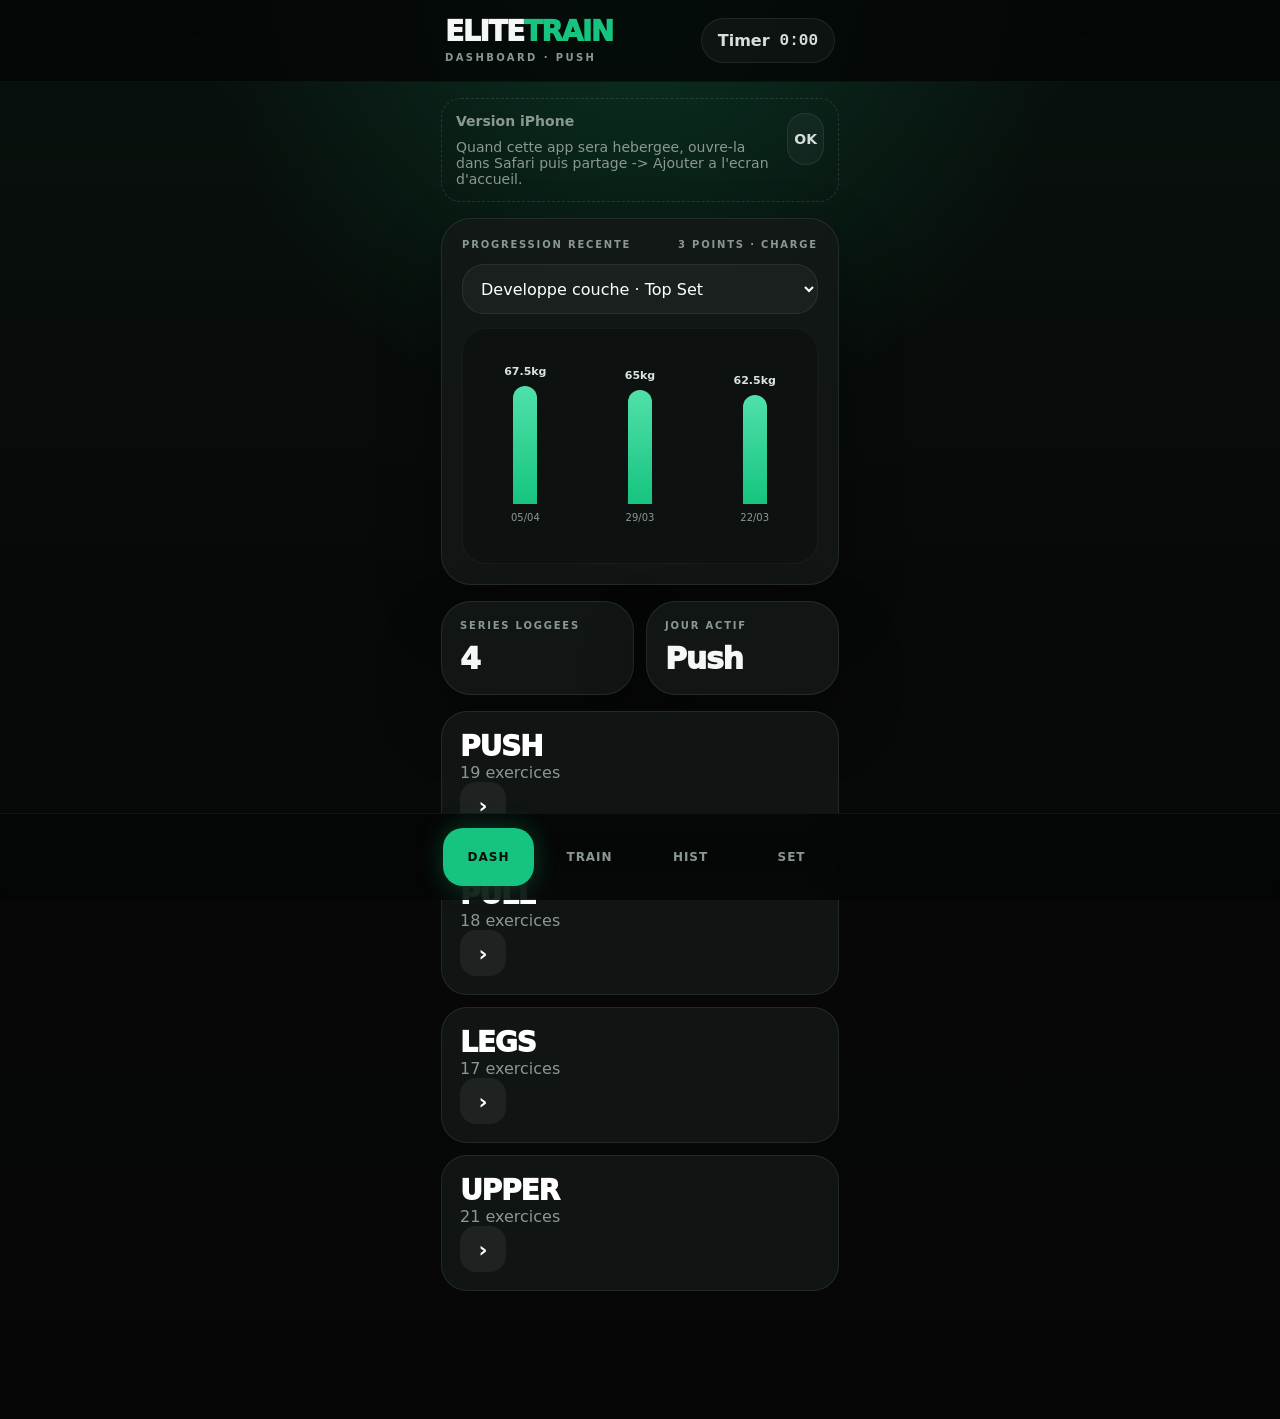
==== elite-train-iphone/index.html @ 5ef6e250 "Add files via upload" ====
<!doctype html>
<html lang="fr">
  <head>
    <meta charset="UTF-8" />
    <meta
      name="viewport"
      content="width=device-width, initial-scale=1, viewport-fit=cover"
    />
    <title>Elite Train</title>
    <meta
      name="description"
      content="Application mobile de suivi musculation avec progression, historique, timer de repos et mode iPhone."
    />
    <meta name="theme-color" content="#08110d" />
    <meta name="apple-mobile-web-app-capable" content="yes" />
    <meta name="apple-mobile-web-app-status-bar-style" content="black-translucent" />
    <meta name="apple-mobile-web-app-title" content="Elite Train" />
    <link rel="manifest" href="./manifest.webmanifest" />
    <link rel="icon" href="./icon.svg" type="image/svg+xml" />
    <link rel="apple-touch-icon" href="./icon.svg" />
    <link rel="stylesheet" href="./styles.css" />
  </head>
  <body>
    <div id="app"></div>
    <script src="./app.js"></script>
  </body>
</html>
---- elite-train-iphone/styles.css ----
:root {
  --bg: #070908;
  --bg-soft: #0b0f0d;
  --panel: rgba(19, 24, 22, 0.92);
  --panel-2: rgba(11, 15, 13, 0.9);
  --line: rgba(83, 98, 91, 0.28);
  --text: #f5f7f6;
  --muted: #8b9891;
  --green: #16c47f;
  --green-soft: rgba(22, 196, 127, 0.14);
  --amber: #f5a623;
  --amber-soft: rgba(245, 166, 35, 0.14);
  --danger: #ef5350;
  --danger-soft: rgba(239, 83, 80, 0.14);
  --shadow: 0 28px 60px rgba(0, 0, 0, 0.36);
  --radius-xl: 30px;
  --radius-lg: 24px;
  --radius-md: 18px;
}

* {
  box-sizing: border-box;
}

html,
body {
  margin: 0;
  min-height: 100%;
  background:
    radial-gradient(circle at top, rgba(22, 196, 127, 0.18), transparent 28%),
    linear-gradient(180deg, #08110d 0%, #070908 42%, #050605 100%);
  color: var(--text);
  font-family:
    Inter,
    ui-sans-serif,
    system-ui,
    -apple-system,
    BlinkMacSystemFont,
    "Segoe UI",
    sans-serif;
}

button,
input,
select {
  font: inherit;
}

button {
  cursor: pointer;
}

#app {
  min-height: 100vh;
}

.app-shell {
  min-height: 100vh;
  padding-bottom: calc(112px + env(safe-area-inset-bottom));
}

.app-width {
  max-width: 430px;
  margin: 0 auto;
}

.app-header {
  position: sticky;
  top: 0;
  z-index: 12;
  padding-top: env(safe-area-inset-top);
  border-bottom: 1px solid rgba(255, 255, 255, 0.04);
  background: rgba(4, 6, 5, 0.82);
  backdrop-filter: blur(18px);
}

.app-header__inner {
  display: flex;
  align-items: center;
  justify-content: space-between;
  gap: 14px;
  padding: 18px 20px;
}

.brand {
  margin: 0;
  font-size: 28px;
  line-height: 1;
  font-weight: 950;
  letter-spacing: -0.05em;
}

.brand__accent {
  color: var(--green);
}

.screen-kicker {
  margin-top: 6px;
  font-size: 10px;
  font-weight: 800;
  letter-spacing: 0.24em;
  text-transform: uppercase;
  color: var(--muted);
}

.page {
  padding: 16px;
  display: grid;
  gap: 16px;
}

.surface {
  border: 1px solid var(--line);
  border-radius: var(--radius-xl);
  background: var(--panel);
  box-shadow: var(--shadow);
}

.surface--soft {
  background: var(--panel-2);
}

.surface-pad {
  padding: 20px;
}

.surface-pad-lg {
  padding: 24px;
}

.stack-sm,
.stack-md,
.stack-lg {
  display: grid;
}

.stack-sm {
  gap: 10px;
}

.stack-md {
  gap: 16px;
}

.stack-lg {
  gap: 24px;
}

.row {
  display: flex;
  align-items: center;
  justify-content: space-between;
  gap: 12px;
}

.row-start {
  align-items: flex-start;
}

.grid-2,
.grid-3 {
  display: grid;
  gap: 12px;
}

.grid-2 {
  grid-template-columns: repeat(2, minmax(0, 1fr));
}

.grid-3 {
  grid-template-columns: repeat(3, minmax(0, 1fr));
}

.label {
  font-size: 10px;
  font-weight: 900;
  letter-spacing: 0.18em;
  text-transform: uppercase;
  color: var(--muted);
}

.muted {
  color: var(--muted);
}

.pill {
  display: inline-flex;
  align-items: center;
  padding: 8px 12px;
  border-radius: 999px;
  background: var(--green-soft);
  color: #8ef0c3;
  font-size: 10px;
  font-weight: 900;
  letter-spacing: 0.12em;
  text-transform: uppercase;
}

.pill--outline {
  border: 1px solid rgba(255, 255, 255, 0.14);
  background: transparent;
  color: #d8dfdb;
}

.pill--amber {
  background: var(--amber-soft);
  color: #ffd47b;
}

.timer-button,
.icon-button,
.nav-button,
.button,
.day-button {
  transition:
    transform 160ms ease,
    background-color 160ms ease,
    border-color 160ms ease,
    color 160ms ease;
}

.timer-button {
  display: inline-flex;
  align-items: center;
  gap: 10px;
  border: 1px solid rgba(255, 255, 255, 0.08);
  border-radius: 999px;
  padding: 12px 16px;
  background: rgba(255, 255, 255, 0.04);
  color: #d6dfda;
  font-weight: 850;
}

.timer-button.is-active {
  background: rgba(22, 196, 127, 0.12);
  border-color: rgba(22, 196, 127, 0.36);
  color: #8ef0c3;
}

.button {
  width: 100%;
  min-height: 56px;
  border: 0;
  border-radius: 22px;
  padding: 14px 18px;
  font-size: 15px;
  font-weight: 900;
}

.button:active,
.day-button:active,
.nav-button:active,
.icon-button:active,
.timer-button:active {
  transform: translateY(1px);
}

.button--primary {
  background: linear-gradient(135deg, #ffffff 0%, #e7f7f0 100%);
  color: #09100d;
}

.button--primary:hover {
  background: linear-gradient(135deg, #16c47f 0%, #44d89d 100%);
  color: white;
}

.button--ghost {
  border: 1px solid var(--line);
  background: rgba(255, 255, 255, 0.03);
  color: white;
}

.button--danger {
  background: linear-gradient(135deg, #ef5350 0%, #d94341 100%);
  color: white;
}

.hero-title {
  margin: 14px 0 8px;
  font-size: 36px;
  line-height: 0.95;
  font-weight: 950;
  letter-spacing: -0.05em;
}

.hero-subtitle {
  font-size: 14px;
  color: var(--muted);
}

.notice {
  margin-top: 6px;
  color: #8ef0c3;
  font-size: 12px;
  font-weight: 750;
}

.icon-button {
  width: 52px;
  height: 52px;
  border: 1px solid rgba(255, 255, 255, 0.08);
  border-radius: 18px;
  background: rgba(255, 255, 255, 0.04);
  color: #d5ddd9;
  font-weight: 900;
}

.icon-button.is-active {
  background: var(--green);
  border-color: transparent;
  color: #041009;
}

.progress-wrap {
  display: grid;
  gap: 8px;
}

.progress {
  height: 8px;
  border-radius: 999px;
  overflow: hidden;
  background: rgba(255, 255, 255, 0.06);
}

.progress__fill {
  height: 100%;
  border-radius: 999px;
  background: linear-gradient(90deg, #16c47f 0%, #50e0aa 100%);
}

.weight-card,
.plate-card {
  position: relative;
  border: 1px solid rgba(255, 255, 255, 0.06);
  border-radius: 28px;
  background: rgba(0, 0, 0, 0.18);
  padding: 24px 22px;
}

.weight-card__value {
  margin: 10px 0 8px;
  font-size: 74px;
  line-height: 0.92;
  letter-spacing: -0.06em;
  font-weight: 950;
  color: white;
}

.weight-card__unit {
  margin-left: 4px;
  font-size: 24px;
  color: var(--green);
}

.weight-card__free {
  font-size: 34px;
  color: #8ef0c3;
}

.goal-line {
  display: flex;
  justify-content: center;
  gap: 8px;
  font-size: 14px;
  color: var(--muted);
  text-align: center;
}

.last-performance {
  margin-top: 12px;
  font-size: 13px;
  color: var(--muted);
  text-align: center;
}

.last-performance strong {
  color: #dbe5e0;
}

.deload-chip {
  position: absolute;
  top: -13px;
  left: 50%;
  transform: translateX(-50%);
}

.plate-stack {
  display: flex;
  align-items: center;
  justify-content: center;
  min-height: 100px;
  gap: 4px;
}

.plate-stack__bar {
  width: 12px;
  height: 66px;
  margin-right: 12px;
  border-radius: 4px;
  background: #59615d;
}

.plate {
  width: 16px;
  border-radius: 4px;
  display: flex;
  align-items: center;
  justify-content: center;
  font-size: 9px;
  font-weight: 900;
}

.plate--large {
  height: 82px;
  background: #cf3f3d;
}

.plate--medium {
  height: 68px;
  background: #3878ff;
}

.plate--small {
  height: 52px;
  background: #dadce0;
  color: #111315;
}

.plate-caption {
  margin-top: 16px;
  text-align: center;
}

.field-wrap {
  display: grid;
  gap: 10px;
}

.input,
.select {
  width: 100%;
  border: 1px solid var(--line);
  border-radius: 22px;
  background: rgba(255, 255, 255, 0.04);
  color: white;
  outline: none;
}

.input {
  height: 64px;
  padding: 0 16px;
  text-align: center;
  font-size: 32px;
  font-weight: 950;
}

.select {
  min-height: 50px;
  padding: 12px 14px;
}

.slider {
  width: 100%;
  accent-color: var(--green);
}

.advice {
  border-radius: 22px;
  padding: 14px 16px;
  border: 1px solid rgba(255, 255, 255, 0.08);
  background: rgba(255, 255, 255, 0.04);
  font-size: 14px;
  font-weight: 850;
}

.advice--progress {
  border-color: rgba(22, 196, 127, 0.28);
  background: var(--green-soft);
  color: #a8f2cf;
}

.advice--reduce {
  border-color: rgba(245, 166, 35, 0.28);
  background: var(--amber-soft);
  color: #ffd47b;
}

.advice__sub {
  margin-top: 6px;
  font-size: 12px;
  opacity: 0.88;
}

.section-title {
  margin: 0;
  font-size: 22px;
  font-weight: 950;
  letter-spacing: -0.03em;
}

.day-list {
  display: grid;
  gap: 12px;
}

.day-button {
  width: 100%;
  border: 1px solid var(--line);
  border-radius: 26px;
  padding: 18px;
  background: rgba(18, 22, 20, 0.92);
  color: white;
  text-align: left;
}

.day-button__title {
  font-size: 28px;
  font-weight: 950;
  letter-spacing: -0.04em;
}

.day-button__arrow {
  width: 46px;
  height: 46px;
  border-radius: 16px;
  display: grid;
  place-items: center;
  background: rgba(255, 255, 255, 0.06);
  font-size: 22px;
  font-weight: 900;
}

.stat-card {
  padding: 18px;
}

.stat-card__value {
  margin-top: 10px;
  font-size: 30px;
  font-weight: 950;
  letter-spacing: -0.04em;
}

.chart-shell {
  display: grid;
  gap: 14px;
}

.chart-box {
  min-height: 236px;
  border: 1px solid rgba(255, 255, 255, 0.04);
  border-radius: 24px;
  background: rgba(0, 0, 0, 0.18);
  padding: 16px 10px 12px;
}

.chart-empty {
  min-height: 180px;
  display: grid;
  place-items: center;
  text-align: center;
  color: var(--muted);
  font-size: 14px;
}

.chart-bars {
  height: 178px;
  display: flex;
  align-items: end;
  gap: 10px;
}

.chart-column {
  flex: 1;
  min-width: 0;
  display: grid;
  justify-items: center;
  gap: 8px;
}

.chart-value {
  font-size: 11px;
  font-weight: 900;
  color: #dbe3df;
}

.chart-date {
  font-size: 10px;
  color: var(--muted);
}

.chart-bar {
  width: 100%;
  max-width: 24px;
  border-radius: 999px 999px 10px 10px;
  background: linear-gradient(180deg, #50e0aa 0%, #16c47f 100%);
}

.chart-bar--reps {
  background: linear-gradient(180deg, #f7c05d 0%, #f5a623 100%);
}

.history-list {
  display: grid;
  gap: 12px;
}

.metric-grid {
  margin-top: 14px;
  display: grid;
  grid-template-columns: repeat(3, minmax(0, 1fr));
  gap: 10px;
}

.metric {
  border-radius: 18px;
  background: rgba(255, 255, 255, 0.04);
  padding: 12px;
  text-align: center;
}

.metric__value {
  margin-top: 6px;
  font-size: 17px;
  font-weight: 950;
}

.center-block {
  text-align: center;
}

.trophy {
  width: 92px;
  height: 92px;
  margin: 0 auto 18px;
  border-radius: 999px;
  display: grid;
  place-items: center;
  background: var(--green-soft);
  font-size: 34px;
}

.install-hint {
  border: 1px dashed rgba(255, 255, 255, 0.12);
  border-radius: 20px;
  padding: 14px;
  font-size: 14px;
  color: var(--muted);
}

.bottom-nav {
  position: fixed;
  left: 0;
  right: 0;
  bottom: 0;
  z-index: 14;
  padding-bottom: env(safe-area-inset-bottom);
  background: rgba(4, 6, 5, 0.84);
  border-top: 1px solid rgba(255, 255, 255, 0.05);
  backdrop-filter: blur(18px);
}

.bottom-nav__inner {
  max-width: 430px;
  margin: 0 auto;
  padding: 14px 18px;
  display: grid;
  grid-template-columns: repeat(4, minmax(0, 1fr));
  gap: 10px;
}

.nav-button {
  min-height: 58px;
  border: 0;
  border-radius: 20px;
  background: transparent;
  color: var(--muted);
  font-size: 12px;
  font-weight: 900;
  letter-spacing: 0.08em;
  text-transform: uppercase;
}

.nav-button.is-active {
  background: var(--green);
  color: #041009;
  box-shadow: 0 0 24px rgba(22, 196, 127, 0.28);
}

.mono {
  font-family: ui-monospace, SFMono-Regular, Menlo, Consolas, monospace;
}

@media (max-width: 360px) {
  .brand {
    font-size: 24px;
  }

  .hero-title {
    font-size: 31px;
  }

  .weight-card__value {
    font-size: 62px;
  }

  .grid-2 {
    grid-template-columns: 1fr;
  }
}
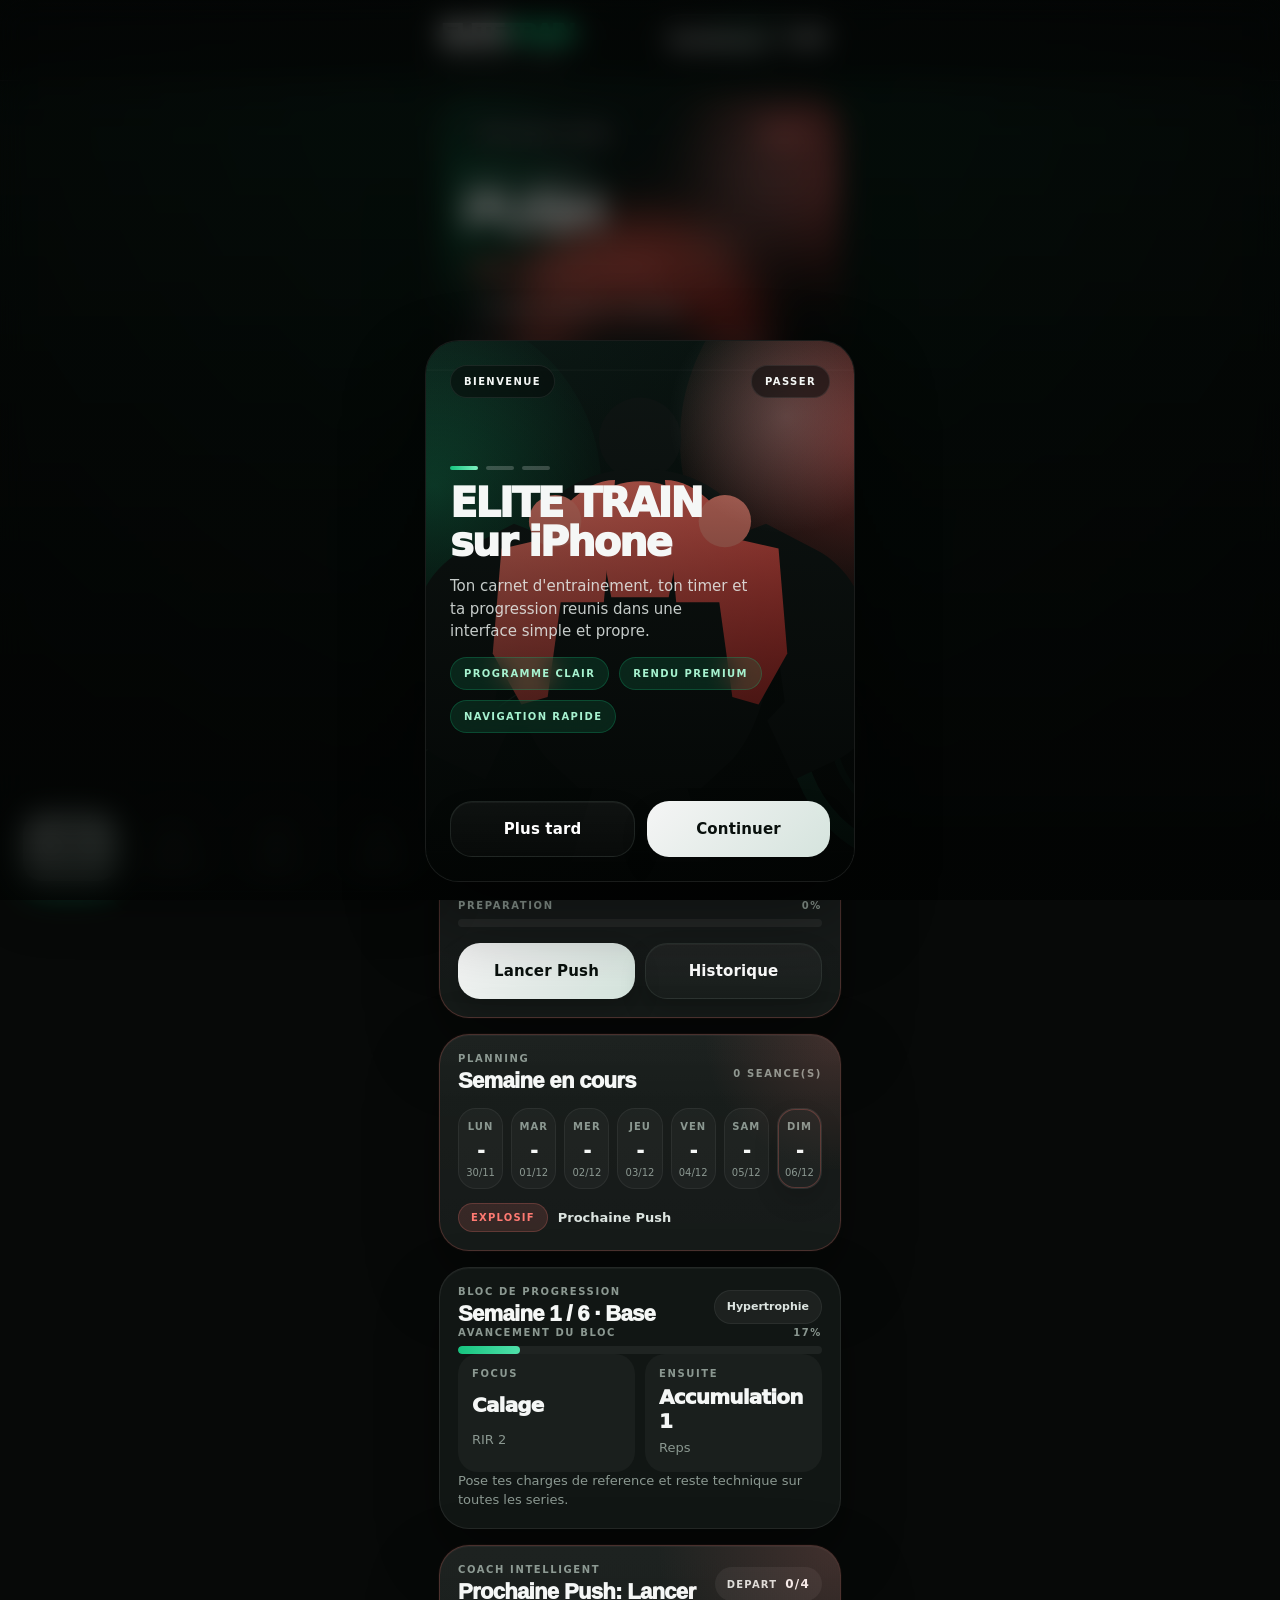
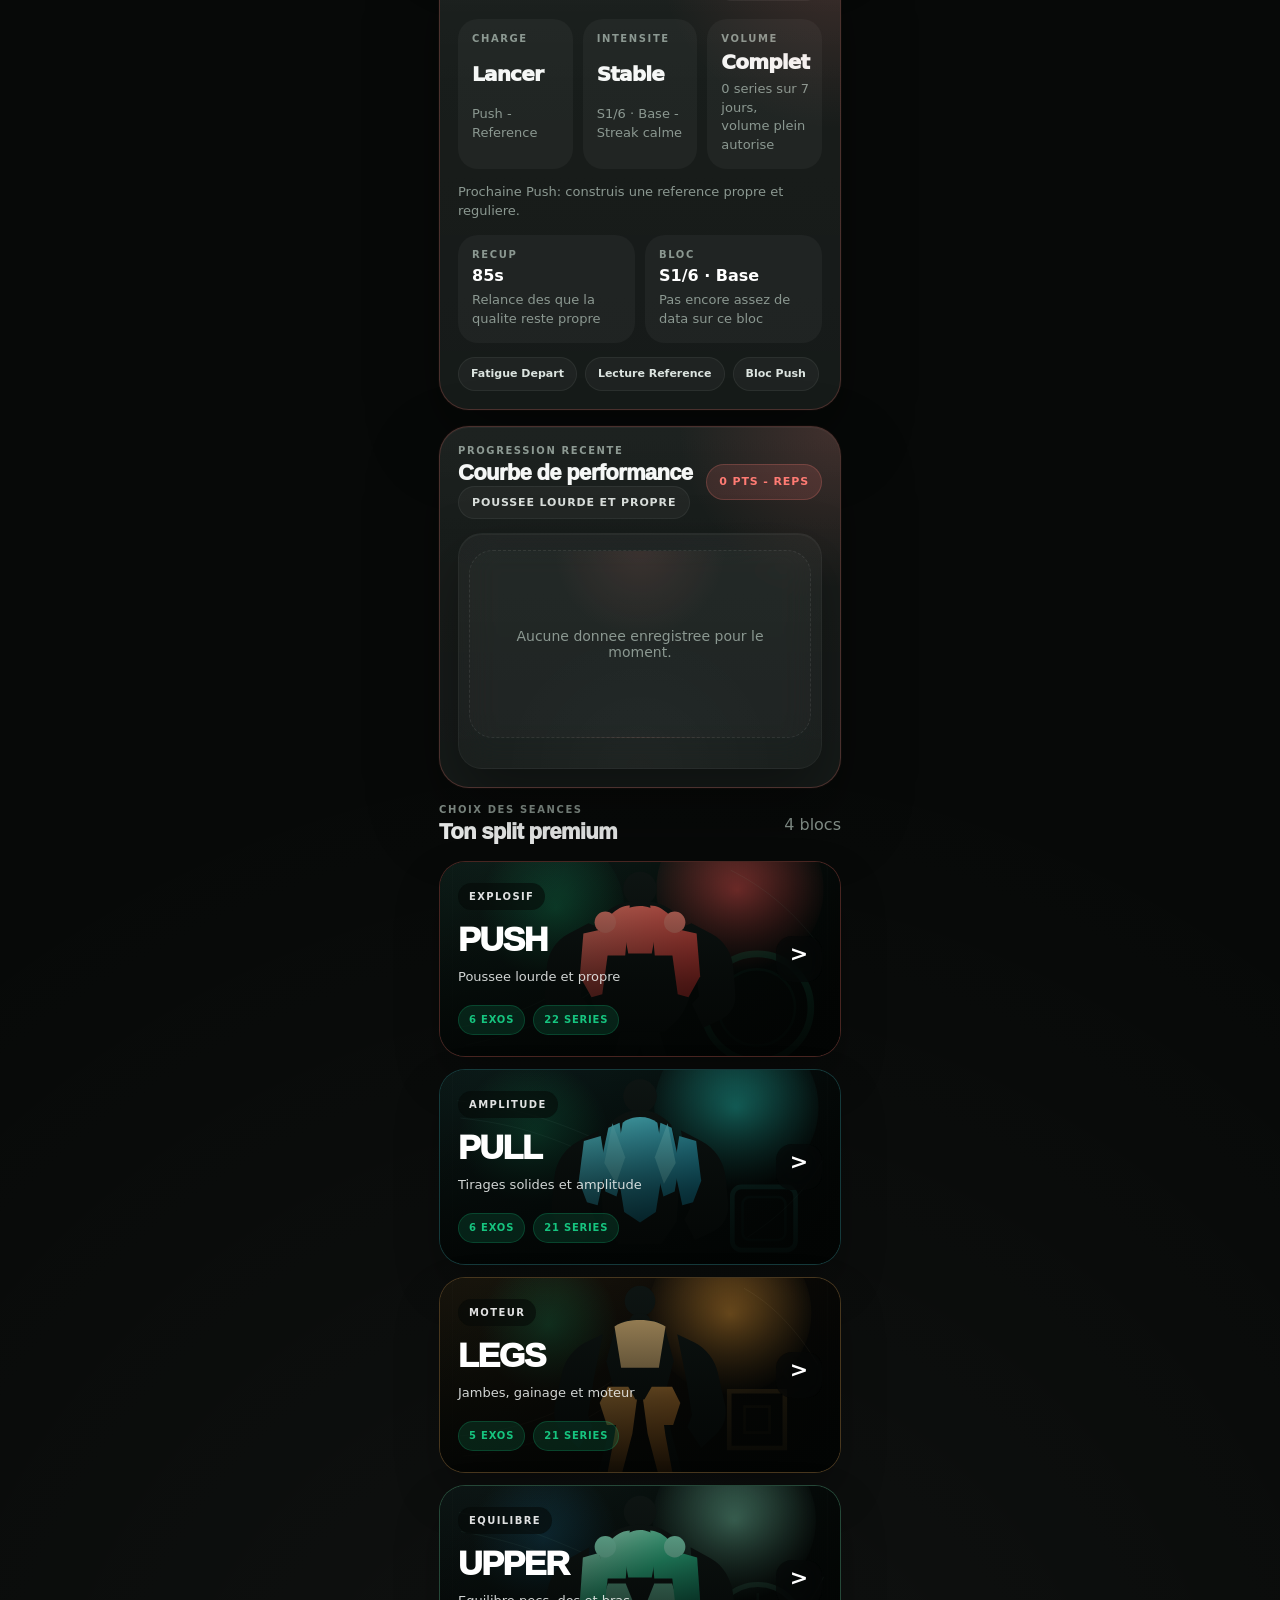
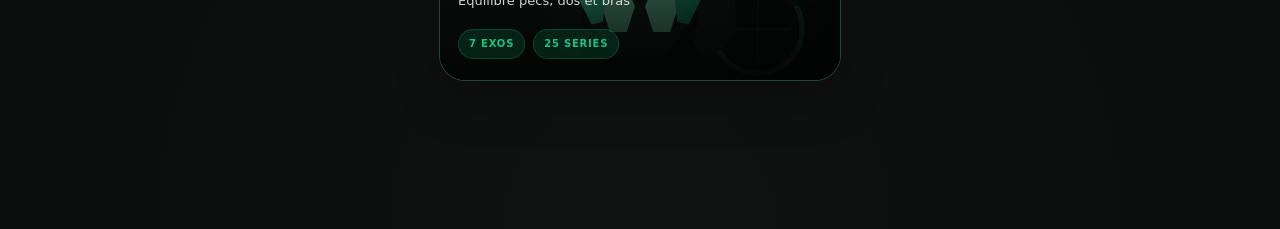
==== commit bab8c680: "Add files via upload" ====
--- a/elite-train-iphone/index.html
+++ b/elite-train-iphone/index.html
@@ -11,17 +11,123 @@
       name="description"
       content="Application mobile de suivi musculation avec progression, historique, timer de repos et mode iPhone."
     />
-    <meta name="theme-color" content="#08110d" />
+    <meta name="theme-color" content="#070b09" />
     <meta name="apple-mobile-web-app-capable" content="yes" />
     <meta name="apple-mobile-web-app-status-bar-style" content="black-translucent" />
     <meta name="apple-mobile-web-app-title" content="Elite Train" />
-    <link rel="manifest" href="./manifest.webmanifest" />
-    <link rel="icon" href="./icon.svg" type="image/svg+xml" />
-    <link rel="apple-touch-icon" href="./icon.svg" />
-    <link rel="stylesheet" href="./styles.css" />
+    <style>
+      html,
+      body,
+      #app {
+        margin: 0;
+        min-height: 100%;
+        background: #070908;
+        color: #f5f7f6;
+      }
+
+      #boot-splash {
+        position: fixed;
+        inset: 0;
+        z-index: 9999;
+        display: grid;
+        place-items: center;
+        padding: 28px;
+        background:
+          radial-gradient(circle at top, rgba(22, 196, 127, 0.16), transparent 32%),
+          linear-gradient(180deg, #08110d 0%, #070908 50%, #050605 100%);
+        transition: opacity 280ms ease, visibility 280ms ease;
+      }
+
+      #boot-splash.is-hidden {
+        opacity: 0;
+        visibility: hidden;
+      }
+
+      .boot-splash__card {
+        width: min(100%, 420px);
+        padding: 28px 24px;
+        border: 1px solid rgba(255, 255, 255, 0.08);
+        border-radius: 32px;
+        background: rgba(9, 12, 11, 0.72);
+        box-shadow: 0 30px 70px rgba(0, 0, 0, 0.35);
+        backdrop-filter: blur(18px);
+        text-align: center;
+      }
+
+      .boot-splash__mark {
+        width: 112px;
+        height: 112px;
+        margin: 0 auto 18px;
+        border-radius: 30px;
+        display: grid;
+        place-items: center;
+        background:
+          radial-gradient(circle at 30% 20%, rgba(255, 255, 255, 0.2), transparent 36%),
+          linear-gradient(135deg, #0e1914 0%, #07100c 100%);
+        box-shadow:
+          inset 0 1px 0 rgba(255, 255, 255, 0.08),
+          0 18px 40px rgba(0, 0, 0, 0.24);
+        color: #f4f8f6;
+        font-family: "Avenir Next Condensed", "Arial Narrow", "Trebuchet MS", sans-serif;
+        font-size: 42px;
+        font-weight: 900;
+        letter-spacing: 0.08em;
+      }
+
+      .boot-splash__title {
+        margin: 0;
+        font-family: "Avenir Next Condensed", "Arial Narrow", "Trebuchet MS", sans-serif;
+        font-size: 34px;
+        line-height: 0.94;
+        font-weight: 900;
+        letter-spacing: -0.06em;
+      }
+
+      .boot-splash__title span {
+        color: #16c47f;
+      }
+
+      .boot-splash__text {
+        margin: 10px 0 0;
+        color: rgba(245, 247, 246, 0.72);
+        font-size: 13px;
+        letter-spacing: 0.08em;
+        text-transform: uppercase;
+      }
+    </style>
+    <script>
+      window.__ELITE_TRAIN_VERSION__ = "v42";
+      (async () => {
+        try {
+          if ("caches" in window) {
+            const keys = await caches.keys();
+            await Promise.all(
+              keys
+                .filter(
+                  (key) =>
+                    key.startsWith("elite-train-iphone-cache-v") &&
+                    key !== "elite-train-iphone-cache-v42"
+                )
+                .map((key) => caches.delete(key))
+            );
+          }
+        } catch (_) {}
+      })();
+    </script>
+    <link rel="manifest" href="./manifest.webmanifest?v=42" />
+    <link rel="icon" href="./icon.svg?v=42" type="image/svg+xml" />
+    <link rel="apple-touch-icon" href="./icon.svg?v=42" />
+    <link rel="stylesheet" href="./styles.css?v=42" />
   </head>
   <body>
+    <div id="boot-splash" aria-hidden="true">
+      <div class="boot-splash__card">
+        <div class="boot-splash__mark">ET</div>
+        <h1 class="boot-splash__title">ELITE<span>TRAIN</span></h1>
+        <p class="boot-splash__text">Premium training companion</p>
+      </div>
+    </div>
     <div id="app"></div>
-    <script src="./app.js"></script>
+    <script src="./app.js?v=38"></script>
   </body>
 </html>
--- a/elite-train-iphone/styles.css
+++ b/elite-train-iphone/styles.css
@@ -26,6 +26,7 @@
 body {
   margin: 0;
   min-height: 100%;
+  background-color: #070908;
   background:
     radial-gradient(circle at top, rgba(22, 196, 127, 0.18), transparent 28%),
     linear-gradient(180deg, #08110d 0%, #070908 42%, #050605 100%);
@@ -48,19 +49,25 @@
 
 button {
   cursor: pointer;
+  touch-action: manipulation;
+  -webkit-user-select: none;
+  user-select: none;
+  -webkit-tap-highlight-color: transparent;
 }
 
 #app {
   min-height: 100vh;
+  background-color: #070908;
 }
 
 .app-shell {
   min-height: 100vh;
   padding-bottom: calc(112px + env(safe-area-inset-bottom));
+  background-color: #070908;
 }
 
 .app-width {
-  max-width: 430px;
+  width: 100%;
   margin: 0 auto;
 }
 
@@ -212,6 +219,7 @@
 .nav-button,
 .button,
 .day-button {
+  touch-action: manipulation;
   transition:
     transform 160ms ease,
     background-color 160ms ease,
@@ -237,6 +245,12 @@
   color: #8ef0c3;
 }
 
+.timer-button.is-warning {
+  border-color: rgba(245, 166, 35, 0.38);
+  background: rgba(245, 166, 35, 0.14);
+  color: #ffd47b;
+}
+
 .button {
   width: 100%;
   min-height: 56px;
@@ -265,6 +279,138 @@
   color: white;
 }
 
+.validation-button {
+  position: relative;
+  overflow: hidden;
+  min-height: 58px;
+  padding: 10px 14px;
+  border: 1px solid rgba(255, 255, 255, 0.08);
+  box-shadow:
+    0 14px 34px rgba(0, 0, 0, 0.28),
+    inset 0 1px 0 rgba(255, 255, 255, 0.1);
+}
+
+.validation-button::after {
+  content: "";
+  position: absolute;
+  inset: 0;
+  background: linear-gradient(135deg, rgba(255, 255, 255, 0.12), transparent 55%);
+  pointer-events: none;
+}
+
+.validation-button__row {
+  position: relative;
+  z-index: 1;
+  display: flex;
+  align-items: center;
+  justify-content: space-between;
+  gap: 12px;
+  width: 100%;
+}
+
+.validation-button__cta {
+  position: relative;
+  z-index: 1;
+  display: inline-flex;
+  align-items: center;
+  justify-content: center;
+  min-width: 0;
+  font-size: 14px;
+  font-weight: 950;
+  letter-spacing: 0.08em;
+  text-transform: uppercase;
+  white-space: nowrap;
+}
+
+.validation-button__badge {
+  display: inline-flex;
+  align-items: center;
+  justify-content: center;
+  gap: 6px;
+  min-height: 24px;
+  padding: 4px 9px;
+  border-radius: 999px;
+  border: 1px solid rgba(255, 255, 255, 0.08);
+  background: rgba(255, 255, 255, 0.08);
+  color: #eef3f0;
+  font-size: 10px;
+  font-weight: 900;
+  letter-spacing: 0.08em;
+  text-transform: uppercase;
+  white-space: nowrap;
+  box-shadow: inset 0 1px 0 rgba(255, 255, 255, 0.06);
+}
+
+.validation-button__badge-icon {
+  display: inline-flex;
+  align-items: center;
+  justify-content: center;
+  width: 14px;
+  height: 14px;
+  border-radius: 999px;
+  background: rgba(255, 255, 255, 0.14);
+  font-size: 10px;
+  font-weight: 900;
+  line-height: 1;
+}
+
+.validation-button__badge-text {
+  line-height: 1;
+}
+
+.validation-button--idle {
+  justify-content: center;
+}
+
+.validation-button--idle .validation-button__cta {
+  width: 100%;
+}
+
+.validation-button--progress {
+  background: linear-gradient(135deg, #14b874 0%, #44d89d 100%);
+  color: white;
+}
+
+.validation-button--progress .validation-button__badge {
+  border-color: rgba(255, 255, 255, 0.14);
+  background: rgba(7, 31, 19, 0.24);
+  color: #dffbf0;
+}
+
+.validation-button--hold {
+  background: linear-gradient(135deg, #ffffff 0%, #edf4f0 100%);
+  color: #09100d;
+}
+
+.validation-button--hold .validation-button__badge {
+  border-color: rgba(9, 16, 13, 0.08);
+  background: rgba(9, 16, 13, 0.06);
+  color: #18211d;
+}
+
+.validation-button--hold .validation-button__badge-icon {
+  background: rgba(9, 16, 13, 0.1);
+}
+
+.validation-button--reduce {
+  background: linear-gradient(135deg, #f6aa3b 0%, #f28a2d 100%);
+  color: #201002;
+}
+
+.validation-button--reduce .validation-button__badge {
+  border-color: rgba(32, 16, 2, 0.08);
+  background: rgba(32, 16, 2, 0.1);
+  color: #fff1d4;
+}
+
+.validation-button--reduce .validation-button__badge-icon {
+  background: rgba(32, 16, 2, 0.14);
+}
+
+.validation-button:disabled {
+  box-shadow: none;
+}
+
 .button--ghost {
   border: 1px solid var(--line);
   background: rgba(255, 255, 255, 0.03);
@@ -274,6 +420,12 @@
 .button--danger {
   background: linear-gradient(135deg, #ef5350 0%, #d94341 100%);
   color: white;
+}
+
+.button:disabled,
+.input:disabled {
+  opacity: 0.62;
+  cursor: not-allowed;
 }
 
 .hero-title {
@@ -366,6 +518,19 @@
   font-size: 14px;
   color: var(--muted);
   text-align: center;
+}
+
+.load-actions {
+  margin-top: 16px;
+  display: grid;
+  grid-template-columns: 52px 1fr 52px;
+  gap: 10px;
+  align-items: center;
+}
+
+.load-reset {
+  min-height: 52px;
+  border-radius: 18px;
 }
 
 .last-performance {
@@ -493,6 +658,187 @@
   opacity: 0.88;
 }
 
+.next-cue {
+  display: inline-flex;
+  align-items: center;
+  justify-content: center;
+  gap: 8px;
+  width: fit-content;
+  max-width: 100%;
+  margin: -2px auto 2px;
+  padding: 9px 12px;
+  border: 1px solid rgba(255, 255, 255, 0.08);
+  border-radius: 999px;
+  background: rgba(255, 255, 255, 0.04);
+  font-size: 11px;
+  font-weight: 900;
+  letter-spacing: 0.08em;
+  text-transform: uppercase;
+}
+
+.next-cue__label {
+  color: var(--muted);
+}
+
+.next-cue__value {
+  white-space: nowrap;
+}
+
+.next-cue--progress {
+  border-color: rgba(22, 196, 127, 0.24);
+  background: rgba(22, 196, 127, 0.1);
+  color: #93efc6;
+}
+
+.next-cue--hold {
+  color: #e7ece9;
+}
+
+.next-cue--reduce {
+  border-color: rgba(245, 166, 35, 0.24);
+  background: rgba(245, 166, 35, 0.1);
+  color: #ffd27a;
+}
+
+.verdict-summary {
+  border-color: rgba(255, 255, 255, 0.08);
+}
+
+.verdict-summary__headline {
+  font-size: 22px;
+  line-height: 1;
+  font-weight: 950;
+  letter-spacing: -0.04em;
+}
+
+.verdict-summary__headline--progress {
+  color: #8ef0c3;
+}
+
+.verdict-summary__headline--hold {
+  color: #e7ece9;
+}
+
+.verdict-summary__headline--reduce {
+  color: #ffd47b;
+}
+
+.verdict-summary__text {
+  color: var(--muted);
+  font-size: 14px;
+  line-height: 1.45;
+}
+
+.verdict-summary__fatigue {
+  color: #ffd47b;
+  font-size: 12px;
+  font-weight: 850;
+}
+
+.verdict-summary__badge {
+  flex: 0 0 auto;
+  display: inline-flex;
+  align-items: center;
+  justify-content: center;
+  min-width: 74px;
+  min-height: 42px;
+  padding: 0 14px;
+  border-radius: 999px;
+  background: rgba(255, 255, 255, 0.05);
+  color: #dce4e0;
+  font-size: 11px;
+  font-weight: 900;
+  letter-spacing: 0.1em;
+  text-transform: uppercase;
+}
+
+.verdict-summary__chips {
+  display: flex;
+  flex-wrap: wrap;
+  gap: 10px;
+}
+
+.verdict-chip {
+  display: inline-flex;
+  align-items: center;
+  padding: 10px 12px;
+  border-radius: 999px;
+  font-size: 11px;
+  font-weight: 900;
+  letter-spacing: 0.08em;
+  text-transform: uppercase;
+}
+
+.verdict-chip--progress {
+  background: rgba(22, 196, 127, 0.14);
+  color: #8ef0c3;
+}
+
+.verdict-chip--hold {
+  background: rgba(255, 255, 255, 0.06);
+  color: #dfe6e2;
+}
+
+.verdict-chip--reduce {
+  background: rgba(245, 166, 35, 0.14);
+  color: #ffd47b;
+}
+
+.verdict-summary__latest {
+  color: #e5ece8;
+  font-size: 13px;
+  line-height: 1.45;
+}
+
+.verdict-summary {
+  padding-top: 12px;
+  padding-bottom: 12px;
+}
+
+.verdict-summary__row {
+  display: flex;
+  align-items: center;
+  gap: 10px;
+  min-width: 0;
+  white-space: nowrap;
+}
+
+.verdict-summary__label,
+.verdict-summary__headline,
+.verdict-summary__latest {
+  min-width: 0;
+}
+
+.verdict-summary__label {
+  flex: 0 0 auto;
+  font-size: 11px;
+  font-weight: 900;
+  letter-spacing: 0.08em;
+  text-transform: uppercase;
+  color: var(--muted);
+}
+
+.verdict-summary__headline {
+  flex: 0 0 auto;
+  font-size: 15px;
+}
+
+.verdict-summary__latest {
+  flex: 1 1 auto;
+  overflow: hidden;
+  text-overflow: ellipsis;
+  font-size: 12px;
+  line-height: 1.2;
+  text-align: right;
+}
+
+.verdict-summary__text,
+.verdict-summary__fatigue,
+.verdict-summary__badge,
+.verdict-summary__chips {
+  display: none;
+}
+
 .section-title {
   margin: 0;
   font-size: 22px;
@@ -500,25 +846,864 @@
   letter-spacing: -0.03em;
 }
 
+.dashboard-hero {
+  position: relative;
+  overflow: hidden;
+  border: 1px solid rgba(255, 255, 255, 0.08);
+  border-radius: 34px;
+  background: rgba(8, 11, 10, 0.98);
+  box-shadow: 0 30px 70px rgba(0, 0, 0, 0.32);
+}
+
+.dashboard-hero::before,
+.dashboard-hero::after {
+  content: "";
+  position: absolute;
+  inset: 0;
+}
+
+.dashboard-hero::before {
+  background-position: center;
+  background-size: cover;
+  transform: scale(1.03);
+  opacity: 0.98;
+}
+
+.dashboard-hero::after {
+  background:
+    radial-gradient(circle at 82% 18%, rgba(255, 255, 255, 0.18), transparent 20%),
+    linear-gradient(180deg, rgba(2, 4, 3, 0.1) 0%, rgba(2, 4, 3, 0.52) 52%, rgba(2, 4, 3, 0.92) 100%);
+}
+
+.dashboard-hero[data-accent-day="Push"]::before {
+  background-image: url("./assets/push-card.svg");
+}
+
+.dashboard-hero[data-accent-day="Pull"]::before {
+  background-image: url("./assets/pull-card.svg");
+}
+
+.dashboard-hero[data-accent-day="Legs"]::before {
+  background-image: url("./assets/legs-card.svg");
+}
+
+.dashboard-hero[data-accent-day="Upper"]::before {
+  background-image: url("./assets/upper-card.svg");
+}
+
+.dashboard-hero__content {
+  position: relative;
+  z-index: 1;
+  display: grid;
+  gap: 18px;
+  padding: 24px;
+}
+
+.dashboard-hero__top,
+.dashboard-section-head {
+  display: flex;
+  align-items: center;
+  justify-content: space-between;
+  gap: 12px;
+}
+
+.dashboard-hero__badge,
+.dashboard-hero__tag {
+  display: inline-flex;
+  align-items: center;
+  padding: 10px 13px;
+  border: 1px solid rgba(255, 255, 255, 0.08);
+  border-radius: 999px;
+  background: rgba(6, 9, 8, 0.54);
+  backdrop-filter: blur(12px);
+  font-size: 10px;
+  font-weight: 900;
+  letter-spacing: 0.15em;
+  text-transform: uppercase;
+}
+
+.dashboard-hero__tag {
+  color: #9ff1cb;
+  background: rgba(22, 196, 127, 0.14);
+  border-color: rgba(22, 196, 127, 0.26);
+}
+
+.dashboard-hero__copy {
+  display: grid;
+  gap: 8px;
+  max-width: 320px;
+}
+
+.dashboard-hero__label {
+  color: rgba(232, 239, 235, 0.78);
+}
+
+.dashboard-hero__title {
+  margin: 0;
+  font-size: clamp(44px, 13vw, 54px);
+  line-height: 0.92;
+  font-weight: 980;
+  letter-spacing: -0.06em;
+}
+
+.dashboard-hero__text {
+  margin: 0;
+  max-width: 320px;
+  color: rgba(232, 239, 235, 0.84);
+  font-size: 14px;
+  line-height: 1.45;
+}
+
+.dashboard-hero__stats,
+.dashboard-hero__actions,
+.dashboard-mini-grid {
+  display: grid;
+  gap: 12px;
+}
+
+.dashboard-hero__stats {
+  grid-template-columns: repeat(3, minmax(0, 1fr));
+}
+
+.dashboard-hero__stat,
+.dashboard-mini-card {
+  border: 1px solid rgba(255, 255, 255, 0.06);
+  border-radius: 22px;
+  background: rgba(6, 9, 8, 0.52);
+  backdrop-filter: blur(14px);
+}
+
+.dashboard-hero__stat {
+  display: grid;
+  gap: 6px;
+  padding: 14px 12px;
+}
+
+.dashboard-hero__stat-value {
+  font-size: 28px;
+  line-height: 1;
+  font-weight: 960;
+  letter-spacing: -0.05em;
+}
+
+.dashboard-hero__stat-label {
+  font-size: 10px;
+  font-weight: 900;
+  letter-spacing: 0.14em;
+  text-transform: uppercase;
+  color: rgba(232, 239, 235, 0.68);
+}
+
+.dashboard-hero__actions,
+.dashboard-mini-grid {
+  grid-template-columns: repeat(2, minmax(0, 1fr));
+}
+
+.dashboard-mini-card {
+  padding: 18px;
+}
+
+.dashboard-mini-card__value {
+  margin-top: 8px;
+  font-size: 30px;
+  font-weight: 960;
+  letter-spacing: -0.05em;
+}
+
+.dashboard-mini-card__meta {
+  margin-top: 6px;
+  color: var(--muted);
+  font-size: 13px;
+}
+
+.dashboard-mini-grid--insights {
+  grid-template-columns: repeat(2, minmax(0, 1fr));
+}
+
+.dashboard-mini-card__value--text {
+  font-size: 24px;
+  line-height: 1.04;
+}
+
+.dashboard-mini-card--trend {
+  border-color: rgba(255, 255, 255, 0.08);
+}
+
+.dashboard-mini-card--progress {
+  border-color: rgba(22, 196, 127, 0.22);
+  background: rgba(22, 196, 127, 0.1);
+}
+
+.dashboard-mini-card--reduce {
+  border-color: rgba(245, 166, 35, 0.22);
+  background: rgba(245, 166, 35, 0.1);
+}
+
+.smart-resume {
+  display: grid;
+  gap: 16px;
+}
+
+.smart-resume__copy {
+  min-width: 0;
+}
+
+.smart-resume__title {
+  margin: 0;
+}
+
+.smart-resume__meta,
+.smart-resume__actions {
+  display: grid;
+  gap: 10px;
+}
+
+.smart-resume__meta {
+  grid-template-columns: repeat(2, minmax(0, 1fr));
+}
+
+.smart-resume__actions {
+  grid-template-columns: repeat(2, minmax(0, 1fr));
+}
+
+.smart-resume__chip {
+  display: inline-flex;
+  align-items: center;
+  justify-content: center;
+  min-height: 38px;
+  padding: 10px 12px;
+  border: 1px solid rgba(255, 255, 255, 0.06);
+  border-radius: 16px;
+  background: rgba(255, 255, 255, 0.04);
+  text-align: center;
+  color: #dbe4e0;
+  font-size: 12px;
+  font-weight: 800;
+}
+
+.dashboard-section-head__title {
+  margin-top: 4px;
+}
+
+.onboarding-overlay {
+  position: fixed;
+  inset: 0;
+  z-index: 40;
+  display: flex;
+  align-items: flex-end;
+  justify-content: center;
+  padding: 18px 16px calc(18px + env(safe-area-inset-bottom));
+  background:
+    linear-gradient(180deg, rgba(3, 5, 4, 0.22) 0%, rgba(3, 5, 4, 0.84) 100%),
+    rgba(0, 0, 0, 0.34);
+  backdrop-filter: blur(14px);
+}
+
+.onboarding-card {
+  position: relative;
+  overflow: hidden;
+  width: 100%;
+  max-width: 430px;
+  min-height: 540px;
+  border: 1px solid rgba(255, 255, 255, 0.08);
+  border-radius: 34px;
+  background: rgba(7, 10, 9, 0.98);
+  box-shadow: 0 36px 80px rgba(0, 0, 0, 0.38);
+}
+
+.onboarding-card__media,
+.onboarding-card__shade {
+  position: absolute;
+  inset: 0;
+}
+
+.onboarding-card__media {
+  background-position: center;
+  background-size: cover;
+  transform: scale(1.04);
+}
+
+.onboarding-card[data-accent-day="Push"] .onboarding-card__media {
+  background-image: url("./assets/push-card.svg");
+}
+
+.onboarding-card[data-accent-day="Pull"] .onboarding-card__media {
+  background-image: url("./assets/pull-card.svg");
+}
+
+.onboarding-card[data-accent-day="Legs"] .onboarding-card__media {
+  background-image: url("./assets/legs-card.svg");
+}
+
+.onboarding-card[data-accent-day="Upper"] .onboarding-card__media {
+  background-image: url("./assets/upper-card.svg");
+}
+
+.onboarding-card__shade {
+  background:
+    radial-gradient(circle at 84% 14%, rgba(255, 255, 255, 0.16), transparent 20%),
+    linear-gradient(180deg, rgba(3, 5, 4, 0.18) 0%, rgba(3, 5, 4, 0.54) 46%, rgba(3, 5, 4, 0.94) 100%);
+}
+
+.onboarding-card__content {
+  position: relative;
+  z-index: 1;
+  display: grid;
+  align-content: space-between;
+  min-height: 540px;
+  padding: 24px;
+}
+
+.onboarding-card__top,
+.onboarding-card__actions {
+  display: flex;
+  align-items: center;
+  justify-content: space-between;
+  gap: 12px;
+}
+
+.onboarding-card__label,
+.onboarding-card__skip,
+.onboarding-card__point {
+  display: inline-flex;
+  align-items: center;
+  width: fit-content;
+  padding: 10px 13px;
+  border: 1px solid rgba(255, 255, 255, 0.08);
+  border-radius: 999px;
+  background: rgba(6, 9, 8, 0.54);
+  backdrop-filter: blur(12px);
+  color: #f4f7f5;
+  font-size: 10px;
+  font-weight: 900;
+  letter-spacing: 0.14em;
+  text-transform: uppercase;
+}
+
+.onboarding-card__skip {
+  min-height: auto;
+  cursor: pointer;
+}
+
+.onboarding-card__body {
+  align-self: end;
+  display: grid;
+  gap: 14px;
+}
+
+.onboarding-card__counter {
+  display: flex;
+  gap: 8px;
+}
+
+.onboarding-card__dot {
+  width: 28px;
+  height: 4px;
+  border-radius: 999px;
+  background: rgba(255, 255, 255, 0.2);
+}
+
+.onboarding-card__dot.is-active {
+  background: linear-gradient(90deg, #16c47f 0%, #7ff1c1 100%);
+}
+
+.onboarding-card__title {
+  margin: 0;
+  max-width: 280px;
+  font-size: 40px;
+  line-height: 0.96;
+  font-weight: 980;
+  letter-spacing: -0.05em;
+}
+
+.onboarding-card__text {
+  margin: 0;
+  max-width: 300px;
+  color: rgba(234, 240, 237, 0.84);
+  font-size: 15px;
+  line-height: 1.5;
+}
+
+.onboarding-card__points {
+  display: flex;
+  flex-wrap: wrap;
+  gap: 10px;
+}
+
+.onboarding-card__point {
+  color: #a6f2cf;
+  background: rgba(22, 196, 127, 0.14);
+  border-color: rgba(22, 196, 127, 0.24);
+}
+
+.onboarding-card__actions {
+  align-items: stretch;
+}
+
+.onboarding-card__actions .button {
+  flex: 1;
+}
+
+.program-editor {
+  gap: 18px;
+}
+
+.program-hint {
+  padding: 14px 16px;
+  border: 1px solid rgba(255, 255, 255, 0.06);
+  border-radius: 22px;
+  background: rgba(255, 255, 255, 0.03);
+  color: var(--muted);
+  font-size: 14px;
+  line-height: 1.45;
+}
+
+.program-day-tabs {
+  display: flex;
+  gap: 10px;
+  overflow-x: auto;
+  padding-bottom: 4px;
+}
+
+.program-day-tab,
+.program-entry__remove {
+  border: 1px solid rgba(255, 255, 255, 0.08);
+  background: rgba(255, 255, 255, 0.03);
+  color: white;
+  transition:
+    transform 160ms ease,
+    background-color 160ms ease,
+    border-color 160ms ease,
+    color 160ms ease;
+}
+
+.program-day-tab {
+  flex: 0 0 auto;
+  min-height: 42px;
+  padding: 0 16px;
+  border-radius: 999px;
+  font-size: 12px;
+  font-weight: 900;
+  letter-spacing: 0.08em;
+  text-transform: uppercase;
+}
+
+.program-day-tab.is-active {
+  background: rgba(22, 196, 127, 0.14);
+  border-color: rgba(22, 196, 127, 0.3);
+  color: #9ff1cb;
+}
+
+.program-editor-list {
+  display: grid;
+  gap: 14px;
+}
+
+.program-entry {
+  display: grid;
+  gap: 16px;
+}
+
+.program-entry__head {
+  display: flex;
+  align-items: flex-start;
+  justify-content: space-between;
+  gap: 12px;
+}
+
+.program-entry__title {
+  font-size: 22px;
+  line-height: 1;
+  font-weight: 950;
+  letter-spacing: -0.04em;
+}
+
+.program-entry__meta {
+  color: var(--muted);
+  font-size: 13px;
+}
+
+.program-entry__remove {
+  min-height: 42px;
+  padding: 0 14px;
+  border-radius: 14px;
+  font-size: 12px;
+  font-weight: 900;
+}
+
+.program-grid {
+  display: grid;
+  grid-template-columns: repeat(2, minmax(0, 1fr));
+  gap: 12px;
+}
+
+.field-wrap--wide {
+  grid-column: 1 / -1;
+}
+
+.input--editor,
+.select--editor {
+  min-height: 50px;
+  padding: 12px 14px;
+  border-radius: 18px;
+  font-size: 15px;
+  font-weight: 800;
+  text-align: left;
+}
+
+.input--editor {
+  height: 50px;
+}
+
+.program-actions {
+  display: grid;
+  gap: 12px;
+}
+
+.planner-days-tabs {
+  display: flex;
+  gap: 10px;
+  overflow-x: auto;
+  padding-bottom: 4px;
+}
+
+.template-list {
+  display: grid;
+  gap: 14px;
+}
+
+.template-card {
+  display: grid;
+  gap: 14px;
+  position: relative;
+  overflow: hidden;
+}
+
+.template-card__head {
+  display: flex;
+  align-items: flex-start;
+  justify-content: space-between;
+  gap: 12px;
+}
+
+.template-card__eyebrow {
+  font-size: 10px;
+  font-weight: 900;
+  letter-spacing: 0.14em;
+  text-transform: uppercase;
+  color: var(--muted);
+}
+
+.template-card__title {
+  font-size: 22px;
+  line-height: 1;
+  font-weight: 950;
+  letter-spacing: -0.04em;
+}
+
+.template-card__meta {
+  color: var(--muted);
+  font-size: 13px;
+  line-height: 1.45;
+}
+
+.template-card__days {
+  display: flex;
+  flex-wrap: wrap;
+  gap: 8px;
+}
+
+.template-card__chip {
+  display: inline-flex;
+  align-items: center;
+  justify-content: center;
+  min-height: 28px;
+  padding: 0 12px;
+  border-radius: 999px;
+  border: 1px solid rgba(255, 255, 255, 0.08);
+  background: rgba(255, 255, 255, 0.05);
+  color: #edf3ef;
+  font-size: 11px;
+  font-weight: 850;
+  letter-spacing: 0.04em;
+}
+
+.settings-toggle-list {
+  display: grid;
+  gap: 12px;
+}
+
+.settings-toggle {
+  width: 100%;
+  padding: 16px 18px;
+  border: 1px solid rgba(255, 255, 255, 0.08);
+  border-radius: 22px;
+  background: rgba(255, 255, 255, 0.03);
+  color: white;
+  display: flex;
+  align-items: center;
+  justify-content: space-between;
+  gap: 14px;
+  text-align: left;
+}
+
+.settings-toggle__title {
+  font-size: 15px;
+  font-weight: 900;
+}
+
+.settings-toggle__meta {
+  margin-top: 4px;
+  font-size: 12px;
+  color: var(--muted);
+  line-height: 1.4;
+}
+
+.settings-toggle__switch {
+  min-width: 64px;
+  min-height: 38px;
+  padding: 0 14px;
+  border-radius: 999px;
+  display: inline-flex;
+  align-items: center;
+  justify-content: center;
+  background: rgba(255, 255, 255, 0.08);
+  color: #c7d3cd;
+  font-size: 11px;
+  font-weight: 950;
+  letter-spacing: 0.12em;
+}
+
+.settings-toggle__switch.is-on {
+  background: rgba(22, 196, 127, 0.16);
+  color: #9ff1cb;
+  box-shadow: inset 0 0 0 1px rgba(22, 196, 127, 0.24);
+}
+
+.rest-alert-overlay {
+  position: fixed;
+  inset: 0;
+  z-index: 42;
+  display: flex;
+  align-items: center;
+  justify-content: center;
+  padding: 20px 16px calc(20px + env(safe-area-inset-bottom));
+  background:
+    radial-gradient(circle at center, rgba(22, 196, 127, 0.12), transparent 34%),
+    rgba(2, 4, 3, 0.66);
+  backdrop-filter: blur(14px);
+}
+
+.rest-alert-card {
+  position: relative;
+  overflow: hidden;
+  width: 100%;
+  max-width: 410px;
+  border: 1px solid rgba(22, 196, 127, 0.24);
+  border-radius: 32px;
+  background: linear-gradient(180deg, rgba(8, 13, 11, 0.98) 0%, rgba(5, 8, 7, 0.98) 100%);
+  box-shadow: 0 36px 80px rgba(0, 0, 0, 0.42);
+}
+
+.rest-alert-card__pulse {
+  position: absolute;
+  inset: -20%;
+  background:
+    radial-gradient(circle, rgba(22, 196, 127, 0.24) 0%, rgba(22, 196, 127, 0) 54%);
+  animation: restPulse 1.6s ease-out infinite;
+}
+
+.rest-alert-card__content {
+  position: relative;
+  z-index: 1;
+  display: grid;
+  gap: 18px;
+  padding: 26px 22px 22px;
+}
+
+.rest-alert-card__icon {
+  width: 88px;
+  height: 88px;
+  margin: 0 auto;
+  border-radius: 999px;
+  display: grid;
+  place-items: center;
+  background: rgba(22, 196, 127, 0.14);
+  box-shadow:
+    0 0 0 10px rgba(22, 196, 127, 0.06),
+    0 0 36px rgba(22, 196, 127, 0.18);
+  color: #9ff1cb;
+  font-size: 22px;
+  font-weight: 980;
+  letter-spacing: 0.12em;
+}
+
+.rest-alert-card__title {
+  font-size: 34px;
+}
+
+.rest-alert-card__text {
+  color: rgba(232, 239, 235, 0.84);
+  font-size: 14px;
+  line-height: 1.5;
+}
+
+.rest-alert-card__actions {
+  display: grid;
+  grid-template-columns: repeat(2, minmax(0, 1fr));
+  gap: 12px;
+}
+
 .day-list {
   display: grid;
   gap: 12px;
 }
 
 .day-button {
+  position: relative;
+  overflow: hidden;
   width: 100%;
   border: 1px solid var(--line);
   border-radius: 26px;
   padding: 18px;
-  background: rgba(18, 22, 20, 0.92);
+  min-height: 184px;
+  display: flex;
+  align-items: flex-end;
+  justify-content: space-between;
+  gap: 16px;
+  background: rgba(9, 12, 11, 0.96);
   color: white;
   text-align: left;
+  box-shadow: 0 22px 44px rgba(0, 0, 0, 0.26);
+}
+
+.day-button::before,
+.day-button::after {
+  content: "";
+  position: absolute;
+  inset: 0;
+}
+
+.day-button::before {
+  background-position: center;
+  background-size: cover;
+  transform: scale(1.02);
+  opacity: 0.96;
+}
+
+.day-button::after {
+  background:
+    linear-gradient(115deg, rgba(2, 4, 3, 0.08) 0%, rgba(2, 4, 3, 0) 30%),
+    linear-gradient(180deg, rgba(2, 4, 3, 0.14) 0%, rgba(2, 4, 3, 0.68) 62%, rgba(2, 4, 3, 0.92) 100%);
+}
+
+.day-button[data-day="Push"],
+.day-button[data-theme-day="Push"] {
+  border-color: rgba(255, 112, 101, 0.26);
+}
+
+.day-button[data-day="Push"]::before,
+.day-button[data-theme-day="Push"]::before {
+  background-image: url("./assets/push-card.svg");
+}
+
+.day-button[data-day="Pull"],
+.day-button[data-theme-day="Pull"] {
+  border-color: rgba(65, 210, 214, 0.24);
+}
+
+.day-button[data-day="Pull"]::before,
+.day-button[data-theme-day="Pull"]::before {
+  background-image: url("./assets/pull-card.svg");
+}
+
+.day-button[data-day="Legs"],
+.day-button[data-theme-day="Legs"] {
+  border-color: rgba(255, 182, 88, 0.26);
+}
+
+.day-button[data-day="Legs"]::before,
+.day-button[data-theme-day="Legs"]::before {
+  background-image: url("./assets/legs-card.svg");
+}
+
+.day-button[data-day="Upper"],
+.day-button[data-theme-day="Upper"] {
+  border-color: rgba(112, 231, 176, 0.28);
+}
+
+.day-button[data-day="Upper"]::before,
+.day-button[data-theme-day="Upper"]::before {
+  background-image: url("./assets/upper-card.svg");
+}
+
+.day-button > * {
+  position: relative;
+  z-index: 1;
+}
+
+.day-button > div:first-child {
+  display: grid;
+  gap: 6px;
+  max-width: 250px;
+}
+
+.day-button > div:first-child::before {
+  display: inline-flex;
+  align-items: center;
+  width: fit-content;
+  margin-bottom: 2px;
+  padding: 9px 12px;
+  border: 1px solid rgba(255, 255, 255, 0.08);
+  border-radius: 999px;
+  background: rgba(6, 9, 8, 0.54);
+  backdrop-filter: blur(12px);
+  font-size: 10px;
+  font-weight: 900;
+  letter-spacing: 0.16em;
+  text-transform: uppercase;
+}
+
+.day-button[data-day="Push"] > div:first-child::before,
+.day-button[data-theme-day="Push"] > div:first-child::before {
+  content: "Focus haut du corps";
+}
+
+.day-button[data-day="Pull"] > div:first-child::before,
+.day-button[data-theme-day="Pull"] > div:first-child::before {
+  content: "Dos et tirage";
+}
+
+.day-button[data-day="Legs"] > div:first-child::before,
+.day-button[data-theme-day="Legs"] > div:first-child::before {
+  content: "Force et stabilite";
+}
+
+.day-button[data-day="Upper"] > div:first-child::before,
+.day-button[data-theme-day="Upper"] > div:first-child::before {
+  content: "Bloc complet";
 }
 
 .day-button__title {
-  font-size: 28px;
+  font-size: 34px;
   font-weight: 950;
   letter-spacing: -0.04em;
+  line-height: 0.94;
+}
+
+.day-button .muted {
+  display: inline-flex;
+  align-items: center;
+  width: fit-content;
+  margin-top: 4px;
+  padding: 8px 12px;
+  border: 1px solid rgba(255, 255, 255, 0.08);
+  border-radius: 999px;
+  background: rgba(6, 9, 8, 0.54);
+  backdrop-filter: blur(12px);
+  color: #dbe5e0;
+  font-size: 11px;
+  font-weight: 800;
 }
 
 .day-button__arrow {
@@ -527,9 +1712,15 @@
   border-radius: 16px;
   display: grid;
   place-items: center;
-  background: rgba(255, 255, 255, 0.06);
+  background: rgba(6, 9, 8, 0.54);
+  backdrop-filter: blur(12px);
+  font-size: 0;
+  font-weight: 900;
+}
+
+.day-button__arrow::before {
+  content: "›";
   font-size: 22px;
-  font-weight: 900;
 }
 
 .stat-card {
@@ -602,16 +1793,334 @@
   background: linear-gradient(180deg, #f7c05d 0%, #f5a623 100%);
 }
 
+.planner-shell,
+.coach-shell,
+.records-shell,
+.backup-shell {
+  display: grid;
+  gap: 14px;
+}
+
+.planner-grid {
+  display: grid;
+  grid-template-columns: repeat(7, minmax(0, 1fr));
+  gap: 8px;
+}
+
+.planner-day {
+  padding: 12px 6px 10px;
+  border: 1px solid rgba(255, 255, 255, 0.06);
+  border-radius: 18px;
+  background: rgba(255, 255, 255, 0.03);
+  text-align: center;
+}
+
+.planner-day.is-done {
+  border-color: rgba(22, 196, 127, 0.22);
+  background: rgba(22, 196, 127, 0.1);
+}
+
+.planner-day.is-today {
+  box-shadow: inset 0 0 0 1px rgba(255, 255, 255, 0.08);
+}
+
+.planner-day__label {
+  font-size: 10px;
+  font-weight: 900;
+  letter-spacing: 0.1em;
+  text-transform: uppercase;
+  color: var(--muted);
+}
+
+.planner-day__count {
+  margin-top: 8px;
+  font-size: 18px;
+  font-weight: 950;
+  letter-spacing: -0.04em;
+}
+
+.planner-day__date {
+  margin-top: 6px;
+  font-size: 10px;
+  color: var(--muted);
+}
+
+.planner-note {
+  display: inline-flex;
+  align-items: center;
+  flex-wrap: wrap;
+  gap: 10px;
+  color: #dce4e0;
+  font-size: 13px;
+  font-weight: 700;
+}
+
+.planner-note__pill {
+  display: inline-flex;
+  align-items: center;
+  padding: 8px 12px;
+  border-radius: 999px;
+  background: rgba(255, 255, 255, 0.06);
+  color: #a6f0cb;
+  font-size: 10px;
+  font-weight: 900;
+  letter-spacing: 0.12em;
+  text-transform: uppercase;
+}
+
+.cycle-shell {
+  border-color: rgba(255, 255, 255, 0.08);
+}
+
+.cycle-shell--progress {
+  border-color: rgba(22, 196, 127, 0.22);
+  background: rgba(22, 196, 127, 0.08);
+}
+
+.cycle-shell--reduce {
+  border-color: rgba(245, 166, 35, 0.22);
+  background: rgba(245, 166, 35, 0.08);
+}
+
+.cycle-badge,
+.cycle-settings__chip {
+  display: inline-flex;
+  align-items: center;
+  justify-content: center;
+  min-height: 34px;
+  padding: 8px 12px;
+  border: 1px solid rgba(255, 255, 255, 0.06);
+  border-radius: 999px;
+  background: rgba(255, 255, 255, 0.05);
+  color: #dce4e0;
+  font-size: 11px;
+  font-weight: 800;
+}
+
+.cycle-grid,
+.cycle-settings__summary,
+.cycle-settings__actions {
+  display: grid;
+  gap: 10px;
+}
+
+.cycle-grid,
+.cycle-settings__summary {
+  grid-template-columns: repeat(2, minmax(0, 1fr));
+}
+
+.cycle-settings__actions {
+  grid-template-columns: repeat(3, minmax(0, 1fr));
+}
+
+.cycle-card {
+  display: grid;
+  gap: 6px;
+  padding: 14px;
+  border-radius: 20px;
+  background: rgba(255, 255, 255, 0.04);
+}
+
+.cycle-card__value {
+  font-size: 20px;
+  font-weight: 950;
+  letter-spacing: -0.04em;
+}
+
+.cycle-card__meta,
+.cycle-note {
+  color: var(--muted);
+  font-size: 13px;
+  line-height: 1.45;
+}
+
+.coach-shell {
+  border-color: rgba(255, 255, 255, 0.08);
+}
+
+.coach-shell--progress {
+  border-color: rgba(22, 196, 127, 0.22);
+  background: rgba(22, 196, 127, 0.08);
+}
+
+.coach-shell--reduce {
+  border-color: rgba(245, 166, 35, 0.22);
+  background: rgba(245, 166, 35, 0.08);
+}
+
+.coach-grid {
+  display: grid;
+  grid-template-columns: repeat(2, minmax(0, 1fr));
+  gap: 10px;
+}
+
+.coach-card {
+  display: grid;
+  gap: 6px;
+  padding: 14px;
+  border-radius: 20px;
+  background: rgba(255, 255, 255, 0.04);
+}
+
+.coach-card__value {
+  font-size: 20px;
+  font-weight: 950;
+  letter-spacing: -0.04em;
+}
+
+.coach-card__meta,
+.coach-note {
+  color: var(--muted);
+  font-size: 13px;
+  line-height: 1.45;
+}
+
+.coach-score {
+  display: inline-flex;
+  align-items: center;
+  gap: 8px;
+  padding: 10px 12px;
+  border-radius: 999px;
+  background: rgba(255, 255, 255, 0.06);
+  font-size: 10px;
+  font-weight: 900;
+  letter-spacing: 0.12em;
+  text-transform: uppercase;
+}
+
+.coach-score strong {
+  font-size: 12px;
+  color: #f5f7f6;
+}
+
+.coach-score--progress {
+  color: #9df0ca;
+}
+
+.coach-score--hold {
+  color: #dce4e0;
+}
+
+.coach-score--reduce {
+  color: #ffd27a;
+}
+
+.coach-tags {
+  display: flex;
+  flex-wrap: wrap;
+  gap: 8px;
+}
+
+.coach-tag {
+  display: inline-flex;
+  align-items: center;
+  min-height: 34px;
+  padding: 8px 12px;
+  border: 1px solid rgba(255, 255, 255, 0.06);
+  border-radius: 999px;
+  background: rgba(255, 255, 255, 0.04);
+  color: #dce4e0;
+  font-size: 11px;
+  font-weight: 800;
+}
+
 .history-list {
   display: grid;
   gap: 12px;
+}
+
+.records-summary,
+.backup-actions {
+  display: grid;
+  grid-template-columns: repeat(2, minmax(0, 1fr));
+  gap: 10px;
+}
+
+.records-summary__meta {
+  margin-top: 6px;
+  color: var(--muted);
+  font-size: 12px;
+}
+
+.records-list {
+  display: grid;
+  gap: 10px;
+}
+
+.record-card {
+  display: grid;
+  gap: 8px;
+  padding: 14px;
+  border-radius: 20px;
+  background: rgba(255, 255, 255, 0.04);
+}
+
+.record-card__top,
+.record-card__stats {
+  display: flex;
+  align-items: center;
+  justify-content: space-between;
+  flex-wrap: wrap;
+  gap: 10px;
+}
+
+.record-card__title {
+  font-size: 15px;
+  font-weight: 900;
+  color: white;
+}
+
+.record-card__count,
+.record-card__meta,
+.record-card__stats {
+  color: var(--muted);
+  font-size: 12px;
+}
+
+.record-card__stats {
+  color: #dce5e1;
+  font-weight: 800;
 }
 
 .metric-grid {
   margin-top: 14px;
   display: grid;
-  grid-template-columns: repeat(3, minmax(0, 1fr));
+  grid-template-columns: repeat(2, minmax(0, 1fr));
   gap: 10px;
+}
+
+.pending-list {
+  display: grid;
+  gap: 10px;
+}
+
+.pending-item {
+  display: flex;
+  align-items: center;
+  justify-content: space-between;
+  gap: 12px;
+  padding: 12px 14px;
+  border-radius: 18px;
+  background: rgba(255, 255, 255, 0.04);
+}
+
+.pending-item__title {
+  font-size: 14px;
+  font-weight: 900;
+  color: white;
+}
+
+.pending-item__meta {
+  margin-top: 4px;
+  font-size: 12px;
+  color: var(--muted);
+}
+
+.pending-item__score {
+  font-size: 12px;
+  font-weight: 850;
+  color: #cfe4da;
+  text-align: right;
 }
 
 .metric {
@@ -648,6 +2157,10 @@
   padding: 14px;
   font-size: 14px;
   color: var(--muted);
+}
+
+.backup-input {
+  display: none;
 }
 
 .bottom-nav {
@@ -657,13 +2170,14 @@
   bottom: 0;
   z-index: 14;
   padding-bottom: env(safe-area-inset-bottom);
+  background-color: rgba(4, 6, 5, 0.96);
   background: rgba(4, 6, 5, 0.84);
   border-top: 1px solid rgba(255, 255, 255, 0.05);
   backdrop-filter: blur(18px);
 }
 
 .bottom-nav__inner {
-  max-width: 430px;
+  width: 100%;
   margin: 0 auto;
   padding: 14px 18px;
   display: grid;
@@ -693,11 +2207,128 @@
   font-family: ui-monospace, SFMono-Regular, Menlo, Consolas, monospace;
 }
 
+@keyframes timerPulse {
+  0%,
+  100% {
+    transform: scale(1);
+    box-shadow: 0 0 0 rgba(245, 166, 35, 0);
+  }
+  50% {
+    transform: scale(1.02);
+    box-shadow: 0 0 0 8px rgba(245, 166, 35, 0.08);
+  }
+}
+
+@keyframes restPulse {
+  0% {
+    transform: scale(0.88);
+    opacity: 0.9;
+  }
+  100% {
+    transform: scale(1.18);
+    opacity: 0;
+  }
+}
+
+@media (max-width: 430px) {
+  .app-header__inner {
+    padding: 16px;
+  }
+
+  .page {
+    gap: 14px;
+    padding: 14px;
+  }
+
+  .surface-pad {
+    padding: 18px;
+  }
+
+  .surface-pad-lg {
+    padding: 20px;
+  }
+
+  .dashboard-hero__content {
+    gap: 16px;
+    padding: 20px;
+  }
+
+  .dashboard-hero__stats {
+    gap: 10px;
+  }
+
+  .dashboard-hero__stat {
+    padding: 12px 10px;
+  }
+
+  .dashboard-hero__stat-value {
+    font-size: 24px;
+  }
+
+  .chart-box {
+    min-height: 220px;
+    padding: 14px 8px 10px;
+  }
+
+  .planner-grid {
+    gap: 6px;
+  }
+
+  .planner-day {
+    padding: 10px 4px 8px;
+  }
+
+  .planner-day__count {
+    font-size: 16px;
+  }
+
+  .cycle-settings__actions {
+    grid-template-columns: 1fr;
+  }
+
+  .coach-grid {
+    gap: 8px;
+  }
+
+  .coach-card {
+    padding: 12px;
+  }
+
+  .coach-card__value {
+    font-size: 18px;
+  }
+
+  .smart-resume__chip {
+    font-size: 11px;
+    padding: 9px 10px;
+  }
+
+  .bottom-nav__inner {
+    padding: 12px 14px;
+  }
+}
+
 @media (max-width: 360px) {
   .brand {
     font-size: 24px;
   }
 
+  .cycle-grid,
+  .cycle-settings__summary,
+  .coach-grid,
+  .records-summary,
+  .backup-actions,
+  .dashboard-mini-grid--insights,
+  .smart-resume__meta,
+  .smart-resume__actions {
+    grid-template-columns: 1fr;
+  }
+
+  .planner-day__label,
+  .planner-day__date {
+    font-size: 9px;
+  }
+
   .hero-title {
     font-size: 31px;
   }
@@ -709,4 +2340,1955 @@
   .grid-2 {
     grid-template-columns: 1fr;
   }
-}
+
+  .load-actions {
+    grid-template-columns: 1fr;
+  }
+
+  .pending-item {
+    align-items: flex-start;
+    flex-direction: column;
+  }
+
+  .rest-alert-card__actions {
+    grid-template-columns: 1fr;
+  }
+
+  .pending-item__score {
+    text-align: left;
+  }
+}
+
+@media (min-width: 768px) {
+  .app-width,
+  .bottom-nav__inner {
+    max-width: 430px;
+  }
+}
+
+.button--compact {
+  min-height: 42px;
+  padding: 10px 14px;
+  border-radius: 16px;
+  font-size: 12px;
+  letter-spacing: 0.04em;
+}
+
+.app-shell--focus {
+  padding-bottom: 24px;
+}
+
+.update-banner {
+  position: sticky;
+  top: calc(env(safe-area-inset-top) + 74px);
+  z-index: 11;
+  width: calc(100% - 32px);
+  margin: 12px auto 0;
+  padding: 14px;
+  border: 1px solid rgba(255, 255, 255, 0.08);
+  border-radius: 22px;
+  background: rgba(9, 12, 11, 0.92);
+  backdrop-filter: blur(18px);
+  display: grid;
+  gap: 12px;
+}
+
+.update-banner__copy {
+  display: grid;
+  gap: 4px;
+}
+
+.update-banner__copy strong {
+  font-size: 15px;
+}
+
+.update-banner__actions,
+.last-set-card__actions,
+.sheet-card__actions,
+.session-finish__verdicts,
+.workout-shell__tools,
+.history-card__head-tools {
+  display: flex;
+  gap: 10px;
+}
+
+.update-banner__actions,
+.last-set-card__actions,
+.sheet-card__actions {
+  flex-wrap: wrap;
+}
+
+.workout-shell {
+  position: relative;
+  overflow: hidden;
+  border-color: rgba(255, 255, 255, 0.06);
+}
+
+.workout-shell::before {
+  content: "";
+  position: absolute;
+  inset: 0;
+  opacity: 0.72;
+  pointer-events: none;
+}
+
+.workout-shell[data-accent-day="Push"]::before {
+  background: radial-gradient(circle at top right, rgba(255, 120, 120, 0.16), transparent 38%);
+}
+
+.workout-shell[data-accent-day="Pull"]::before {
+  background: radial-gradient(circle at top right, rgba(113, 182, 255, 0.16), transparent 38%);
+}
+
+.workout-shell[data-accent-day="Legs"]::before {
+  background: radial-gradient(circle at top right, rgba(255, 170, 92, 0.16), transparent 38%);
+}
+
+.workout-shell[data-accent-day="Upper"]::before {
+  background: radial-gradient(circle at top right, rgba(125, 245, 196, 0.16), transparent 38%);
+}
+
+.workout-shell > * {
+  position: relative;
+  z-index: 1;
+}
+
+.workout-shell--focus {
+  gap: 18px;
+  box-shadow: 0 40px 90px rgba(0, 0, 0, 0.38);
+}
+
+.workout-shell--focus .hero-title {
+  font-size: 42px;
+  margin-top: 10px;
+}
+
+.workout-shell--focus .weight-card,
+.workout-shell--focus .plate-card {
+  padding: 28px 22px;
+  border-color: rgba(255, 255, 255, 0.04);
+  background: rgba(0, 0, 0, 0.26);
+}
+
+.workout-shell--focus .weight-card__value {
+  font-size: 82px;
+}
+
+.workout-shell--focus .input {
+  height: 76px;
+  font-size: 44px;
+}
+
+.weight-card--focus .goal-line {
+  font-size: 15px;
+}
+
+.last-set-card {
+  display: grid;
+  gap: 12px;
+  padding: 14px;
+  border: 1px solid rgba(255, 255, 255, 0.06);
+  border-radius: 22px;
+  background: rgba(255, 255, 255, 0.03);
+}
+
+.last-set-card--summary {
+  background: rgba(255, 255, 255, 0.04);
+}
+
+.last-set-card__copy {
+  display: grid;
+  gap: 4px;
+}
+
+.last-set-card__copy strong {
+  font-size: 18px;
+  letter-spacing: -0.03em;
+}
+
+.session-finish {
+  display: grid;
+  gap: 18px;
+}
+
+.session-finish__hero {
+  display: grid;
+  grid-template-columns: 72px 1fr;
+  gap: 14px;
+  align-items: center;
+}
+
+.session-finish__title {
+  font-size: 34px;
+}
+
+.session-finish__stats {
+  gap: 12px;
+}
+
+.session-finish__verdicts {
+  flex-wrap: wrap;
+}
+
+.settings-shell {
+  gap: 18px;
+}
+
+.settings-group {
+  gap: 16px;
+}
+
+.history-card {
+  display: grid;
+  gap: 14px;
+}
+
+.history-card__head-tools {
+  align-items: center;
+  justify-content: flex-end;
+  flex-wrap: wrap;
+}
+
+.sheet-overlay {
+  position: fixed;
+  inset: 0;
+  z-index: 45;
+  display: flex;
+  align-items: flex-end;
+  justify-content: center;
+  padding: 16px;
+  background: rgba(3, 5, 4, 0.66);
+  backdrop-filter: blur(14px);
+}
+
+.sheet-card {
+  width: 100%;
+  max-width: 430px;
+  display: grid;
+  gap: 18px;
+  padding: 22px;
+  border: 1px solid rgba(255, 255, 255, 0.08);
+  border-radius: 30px;
+  background: rgba(10, 14, 12, 0.98);
+  box-shadow: 0 36px 90px rgba(0, 0, 0, 0.42);
+}
+
+.sheet-card__head {
+  display: flex;
+  align-items: flex-start;
+  justify-content: space-between;
+  gap: 12px;
+}
+
+.sheet-card__body {
+  display: grid;
+  gap: 14px;
+}
+
+@media (max-width: 360px) {
+  .update-banner__actions,
+  .history-card__head-tools,
+  .sheet-card__actions,
+  .last-set-card__actions {
+    flex-direction: column;
+  }
+
+  .session-finish__hero {
+    grid-template-columns: 1fr;
+  }
+}
+
+html {
+  -webkit-text-size-adjust: 100%;
+  text-size-adjust: 100%;
+  overscroll-behavior-y: none;
+}
+
+body {
+  overscroll-behavior-y: none;
+  -webkit-font-smoothing: antialiased;
+  text-rendering: optimizeLegibility;
+}
+
+#app,
+.app-shell {
+  min-height: 100svh;
+}
+
+.app-shell {
+  position: relative;
+  padding-bottom: calc(124px + env(safe-area-inset-bottom));
+  background:
+    radial-gradient(circle at top center, rgba(22, 196, 127, 0.12), transparent 26%),
+    radial-gradient(circle at bottom, rgba(255, 255, 255, 0.04), transparent 32%);
+}
+
+.page {
+  gap: 14px;
+  padding:
+    14px
+    max(14px, env(safe-area-inset-right))
+    24px
+    max(14px, env(safe-area-inset-left));
+}
+
+.surface,
+.weight-card,
+.plate-card,
+.dashboard-hero,
+.dashboard-hero__stat,
+.dashboard-mini-card,
+.chart-box,
+.metric,
+.program-hint,
+.install-hint,
+.program-entry,
+.settings-toggle,
+.last-set-card,
+.rest-alert-card,
+.sheet-card,
+.update-banner {
+  box-shadow:
+    var(--shadow),
+    inset 0 1px 0 rgba(255, 255, 255, 0.04);
+  backdrop-filter: blur(18px) saturate(120%);
+}
+
+.surface-pad {
+  padding: 18px;
+}
+
+.surface-pad-lg {
+  padding: 22px;
+}
+
+.app-header {
+  border-bottom-color: rgba(255, 255, 255, 0.05);
+  background: linear-gradient(180deg, rgba(6, 9, 8, 0.94) 0%, rgba(6, 9, 8, 0.78) 100%);
+  box-shadow: 0 14px 30px rgba(0, 0, 0, 0.22);
+}
+
+.app-header__inner {
+  padding:
+    14px
+    max(16px, env(safe-area-inset-right))
+    14px
+    max(16px, env(safe-area-inset-left));
+}
+
+.brand {
+  font-size: 26px;
+}
+
+.screen-kicker {
+  margin-top: 5px;
+  font-size: 9px;
+  letter-spacing: 0.22em;
+  opacity: 0.92;
+}
+
+.timer-button,
+.icon-button,
+.nav-button,
+.button,
+.day-button,
+.program-day-tab,
+.program-entry__remove,
+.settings-toggle {
+  transform-origin: center;
+  will-change: transform;
+}
+
+.button:active,
+.day-button:active,
+.nav-button:active,
+.icon-button:active,
+.timer-button:active,
+.program-day-tab:active,
+.program-entry__remove:active,
+.settings-toggle:active {
+  transform: translateY(1px) scale(0.985);
+}
+
+.button,
+.timer-button,
+.icon-button {
+  box-shadow:
+    0 12px 24px rgba(0, 0, 0, 0.18),
+    inset 0 1px 0 rgba(255, 255, 255, 0.06);
+}
+
+.button {
+  letter-spacing: 0.01em;
+}
+
+.button--primary {
+  box-shadow:
+    0 16px 30px rgba(22, 196, 127, 0.14),
+    inset 0 1px 0 rgba(255, 255, 255, 0.58);
+}
+
+.button--ghost {
+  background: rgba(255, 255, 255, 0.035);
+}
+
+.button--danger {
+  box-shadow:
+    0 16px 30px rgba(239, 83, 80, 0.16),
+    inset 0 1px 0 rgba(255, 255, 255, 0.18);
+}
+
+.timer-button {
+  min-height: 52px;
+  padding: 10px 14px;
+  background: rgba(255, 255, 255, 0.05);
+}
+
+.timer-button .mono {
+  min-width: 46px;
+  text-align: right;
+}
+
+.icon-button {
+  background: rgba(255, 255, 255, 0.05);
+}
+
+.icon-button.is-active,
+.nav-button.is-active {
+  box-shadow: 0 14px 30px rgba(22, 196, 127, 0.22);
+}
+
+.nav-button {
+  border: 1px solid transparent;
+  background: rgba(255, 255, 255, 0.02);
+}
+
+.nav-button.is-active {
+  border-color: rgba(22, 196, 127, 0.16);
+}
+
+.bottom-nav {
+  border-top: 0;
+  background-color: rgba(4, 6, 5, 0.96);
+  background: linear-gradient(180deg, rgba(4, 6, 5, 0) 0%, rgba(4, 6, 5, 0.76) 22%, rgba(4, 6, 5, 0.94) 100%);
+  pointer-events: none;
+}
+
+.bottom-nav__inner {
+  pointer-events: auto;
+  margin: 0 10px 8px;
+  padding: 10px 12px;
+  border: 1px solid rgba(255, 255, 255, 0.08);
+  border-radius: 28px;
+  background: rgba(10, 13, 12, 0.82);
+  box-shadow: 0 20px 44px rgba(0, 0, 0, 0.24);
+  backdrop-filter: blur(22px) saturate(120%);
+}
+
+.hero-title {
+  margin-top: 12px;
+  font-size: 34px;
+}
+
+.weight-card,
+.plate-card {
+  background: rgba(0, 0, 0, 0.22);
+}
+
+.goal-line {
+  flex-wrap: wrap;
+  gap: 10px;
+}
+
+.goal-line__chip {
+  display: inline-flex;
+  align-items: center;
+  justify-content: center;
+  min-height: 34px;
+  padding: 0 12px;
+  border: 1px solid rgba(255, 255, 255, 0.07);
+  border-radius: 999px;
+  background: rgba(255, 255, 255, 0.04);
+  font-size: 12px;
+  font-weight: 800;
+}
+
+.last-performance {
+  padding: 10px 12px;
+  border-radius: 16px;
+  background: rgba(255, 255, 255, 0.03);
+}
+
+.input,
+.select {
+  background: rgba(255, 255, 255, 0.045);
+  box-shadow: inset 0 1px 0 rgba(255, 255, 255, 0.04);
+}
+
+.input {
+  caret-color: var(--green);
+  font-variant-numeric: tabular-nums;
+}
+
+.input::placeholder {
+  color: rgba(245, 247, 246, 0.24);
+}
+
+button:focus-visible,
+input:focus-visible,
+select:focus-visible {
+  outline: none;
+  box-shadow:
+    0 0 0 1px rgba(22, 196, 127, 0.42),
+    0 0 0 4px rgba(22, 196, 127, 0.12);
+}
+
+.dashboard-hero__content {
+  padding: 22px;
+}
+
+.dashboard-hero__stats,
+.dashboard-mini-grid,
+.dashboard-hero__actions {
+  gap: 10px;
+}
+
+.smart-resume__chip,
+.settings-toggle__switch,
+.pill--outline {
+  backdrop-filter: blur(12px);
+}
+
+.program-day-tabs {
+  scrollbar-width: none;
+}
+
+.program-day-tabs::-webkit-scrollbar {
+  display: none;
+}
+
+.program-entry__head {
+  align-items: center;
+}
+
+.settings-toggle {
+  min-height: 76px;
+}
+
+.chart-box {
+  overflow: hidden;
+}
+
+.history-card__head-tools .button--compact {
+  min-height: 40px;
+}
+
+.rest-alert-card__content {
+  padding: 24px 20px 20px;
+}
+
+.sheet-card {
+  padding: 20px;
+  border-radius: 28px;
+}
+
+.mono {
+  font-variant-numeric: tabular-nums;
+}
+
+@media (hover: hover) {
+  .button--primary:hover {
+    background: linear-gradient(135deg, #16c47f 0%, #44d89d 100%);
+    color: white;
+  }
+
+  .button--ghost:hover,
+  .icon-button:hover,
+  .nav-button:hover,
+  .settings-toggle:hover,
+  .program-day-tab:hover,
+  .program-entry__remove:hover {
+    border-color: rgba(255, 255, 255, 0.14);
+    background: rgba(255, 255, 255, 0.05);
+  }
+}
+
+@media (max-width: 380px) {
+  .app-header__inner {
+    gap: 10px;
+  }
+
+  .timer-button {
+    padding: 9px 12px;
+    gap: 8px;
+  }
+
+  .brand {
+    font-size: 24px;
+  }
+
+  .hero-title {
+    font-size: 31px;
+  }
+
+  .dashboard-hero__title {
+    font-size: 40px;
+  }
+
+  .dashboard-mini-card__value {
+    font-size: 27px;
+  }
+
+  .bottom-nav__inner {
+    margin-left: 8px;
+    margin-right: 8px;
+  }
+}
+
+@media (prefers-reduced-motion: reduce) {
+  *,
+  *::before,
+  *::after {
+    animation: none !important;
+    transition: none !important;
+    scroll-behavior: auto !important;
+  }
+}
+
+.button:disabled,
+.button[disabled] {
+  opacity: 0.48;
+  box-shadow: none;
+  cursor: not-allowed;
+}
+
+.dashboard-hero__subtag {
+  display: inline-flex;
+  align-items: center;
+  width: fit-content;
+  margin-top: 8px;
+  padding: 8px 12px;
+  border: 1px solid rgba(255, 255, 255, 0.08);
+  border-radius: 999px;
+  background: rgba(255, 255, 255, 0.04);
+  color: #deebe5;
+  font-size: 11px;
+  font-weight: 850;
+  letter-spacing: 0.08em;
+  text-transform: uppercase;
+}
+
+.day-button {
+  align-items: center;
+}
+
+.day-button__eyebrow {
+  margin-bottom: 8px;
+  font-size: 10px;
+  font-weight: 900;
+  letter-spacing: 0.14em;
+  text-transform: uppercase;
+  color: rgba(255, 255, 255, 0.62);
+}
+
+.day-button__meta {
+  margin-top: 6px;
+  color: var(--muted);
+  font-size: 13px;
+  line-height: 1.45;
+}
+
+.workout-preview {
+  display: grid;
+  gap: 6px;
+  padding: 14px 16px;
+  border: 1px solid rgba(255, 255, 255, 0.08);
+  border-radius: 22px;
+  background: rgba(255, 255, 255, 0.035);
+}
+
+.workout-preview--progress {
+  border-color: rgba(22, 196, 127, 0.22);
+  background: rgba(22, 196, 127, 0.08);
+}
+
+.workout-preview--reduce {
+  border-color: rgba(245, 166, 35, 0.22);
+  background: rgba(245, 166, 35, 0.08);
+}
+
+.workout-preview--finish {
+  border-color: rgba(22, 196, 127, 0.22);
+  background: rgba(22, 196, 127, 0.08);
+}
+
+.workout-preview__top {
+  display: flex;
+  align-items: center;
+  justify-content: space-between;
+  gap: 12px;
+}
+
+.workout-preview__eyebrow {
+  font-size: 10px;
+  font-weight: 900;
+  letter-spacing: 0.14em;
+  text-transform: uppercase;
+  color: var(--muted);
+}
+
+.workout-preview__badge {
+  display: inline-flex;
+  align-items: center;
+  justify-content: center;
+  gap: 6px;
+  min-height: 22px;
+  padding: 3px 9px;
+  border-radius: 999px;
+  border: 1px solid rgba(255, 255, 255, 0.08);
+  background: rgba(255, 255, 255, 0.04);
+  color: #eef3f0;
+  font-size: 10px;
+  font-weight: 900;
+  letter-spacing: 0.08em;
+  text-transform: uppercase;
+  white-space: nowrap;
+  box-shadow: inset 0 1px 0 rgba(255, 255, 255, 0.05);
+}
+
+.workout-preview__badge-icon {
+  display: inline-flex;
+  align-items: center;
+  justify-content: center;
+  width: 14px;
+  height: 14px;
+  border-radius: 999px;
+  background: rgba(255, 255, 255, 0.12);
+  font-size: 10px;
+  font-weight: 900;
+  line-height: 1;
+}
+
+.workout-preview__badge-text {
+  line-height: 1;
+}
+
+.workout-preview__badge--progress {
+  border-color: rgba(22, 196, 127, 0.24);
+  background: linear-gradient(180deg, rgba(22, 196, 127, 0.18), rgba(22, 196, 127, 0.1));
+  color: #93efc6;
+  box-shadow:
+    inset 0 1px 0 rgba(255, 255, 255, 0.08),
+    0 6px 16px rgba(22, 196, 127, 0.14);
+}
+
+.workout-preview__badge--reduce {
+  border-color: rgba(245, 166, 35, 0.24);
+  background: linear-gradient(180deg, rgba(245, 166, 35, 0.18), rgba(245, 166, 35, 0.1));
+  color: #ffd27a;
+}
+
+.workout-preview__badge--hold {
+  color: #e7ece9;
+  background: linear-gradient(180deg, rgba(255, 255, 255, 0.08), rgba(255, 255, 255, 0.04));
+}
+
+.workout-preview__badge--empty {
+  color: var(--muted);
+}
+
+.workout-preview__title {
+  font-size: 16px;
+  font-weight: 900;
+  color: white;
+}
+
+.workout-preview__meta {
+  color: var(--muted);
+  font-size: 13px;
+  line-height: 1.4;
+}
+
+.rep-quick-picks {
+  display: grid;
+  grid-template-columns: repeat(4, minmax(0, 1fr));
+  gap: 8px;
+}
+
+.rep-quick-pick {
+  min-height: 54px;
+  border: 1px solid rgba(255, 255, 255, 0.08);
+  border-radius: 18px;
+  background: rgba(255, 255, 255, 0.03);
+  color: #deebe5;
+  display: grid;
+  place-items: center;
+  gap: 2px;
+  padding: 8px 6px;
+  box-shadow: inset 0 1px 0 rgba(255, 255, 255, 0.04);
+}
+
+.rep-quick-pick strong {
+  font-size: 17px;
+  line-height: 1;
+}
+
+.rep-quick-pick span {
+  font-size: 10px;
+  font-weight: 800;
+  letter-spacing: 0.08em;
+  text-transform: uppercase;
+  color: var(--muted);
+}
+
+.rep-quick-pick.is-active {
+  border-color: rgba(22, 196, 127, 0.28);
+  background: rgba(22, 196, 127, 0.12);
+  color: #9df0ca;
+}
+
+.coach-grid--triple {
+  grid-template-columns: repeat(3, minmax(0, 1fr));
+}
+
+.coach-pulse-grid {
+  display: grid;
+  grid-template-columns: repeat(2, minmax(0, 1fr));
+  gap: 10px;
+}
+
+.coach-pulse {
+  display: grid;
+  gap: 6px;
+  padding: 14px;
+  border-radius: 20px;
+  background: rgba(255, 255, 255, 0.04);
+}
+
+.coach-pulse strong {
+  font-size: 16px;
+  font-weight: 900;
+  color: white;
+}
+
+.coach-pulse span:last-child,
+.confidence-note {
+  color: var(--muted);
+  font-size: 13px;
+  line-height: 1.45;
+}
+
+.storage-grid {
+  display: grid;
+  grid-template-columns: repeat(2, minmax(0, 1fr));
+  gap: 10px;
+}
+
+@media (max-width: 380px) {
+  .rep-quick-picks,
+  .coach-grid--triple,
+  .coach-pulse-grid,
+  .storage-grid {
+    grid-template-columns: 1fr 1fr;
+  }
+
+  .dashboard-hero__subtag {
+    font-size: 10px;
+  }
+}
+
+@media (max-width: 360px) {
+  .rep-quick-picks,
+  .coach-grid--triple,
+  .coach-pulse-grid,
+  .storage-grid {
+    grid-template-columns: 1fr;
+  }
+}
+
+:root {
+  --accent-solid: #16c47f;
+  --accent-rgb: 22, 196, 127;
+  --accent-soft: rgba(22, 196, 127, 0.14);
+  --accent-line: rgba(22, 196, 127, 0.22);
+}
+
+[data-accent-day="Push"] {
+  --accent-solid: #ff7a72;
+  --accent-rgb: 255, 122, 114;
+  --accent-soft: rgba(255, 122, 114, 0.14);
+  --accent-line: rgba(255, 122, 114, 0.22);
+}
+
+[data-accent-day="Pull"] {
+  --accent-solid: #64b9ff;
+  --accent-rgb: 100, 185, 255;
+  --accent-soft: rgba(100, 185, 255, 0.14);
+  --accent-line: rgba(100, 185, 255, 0.22);
+}
+
+[data-accent-day="Legs"] {
+  --accent-solid: #ffb25c;
+  --accent-rgb: 255, 178, 92;
+  --accent-soft: rgba(255, 178, 92, 0.16);
+  --accent-line: rgba(255, 178, 92, 0.24);
+}
+
+[data-accent-day="Upper"] {
+  --accent-solid: #6fe6ba;
+  --accent-rgb: 111, 230, 186;
+  --accent-soft: rgba(111, 230, 186, 0.14);
+  --accent-line: rgba(111, 230, 186, 0.22);
+}
+
+.surface,
+.weight-card,
+.plate-card,
+.dashboard-hero,
+.smart-resume,
+.planner-shell,
+.coach-shell,
+.records-shell,
+.chart-shell,
+.history-card,
+.session-finish,
+.record-card,
+.metric,
+.button,
+.icon-button,
+.timer-button,
+.nav-button,
+.day-button {
+  transition:
+    transform 180ms ease,
+    box-shadow 220ms ease,
+    border-color 180ms ease,
+    background 220ms ease,
+    color 180ms ease;
+}
+
+.button,
+.icon-button,
+.timer-button,
+.nav-button {
+  box-shadow:
+    0 12px 26px rgba(0, 0, 0, 0.18),
+    inset 0 1px 0 rgba(255, 255, 255, 0.04);
+}
+
+.button--primary,
+.nav-button.is-active {
+  background-image: linear-gradient(135deg, rgba(255, 255, 255, 0.96) 0%, rgba(231, 247, 240, 0.92) 100%);
+}
+
+.validation-button {
+  background-image: none;
+  background-color: rgba(11, 14, 13, 0.96);
+  color: #eff5f1;
+  transition:
+    transform 120ms ease,
+    border-color 120ms ease,
+    color 120ms ease,
+    box-shadow 120ms ease;
+}
+
+.validation-button .validation-button__cta {
+  color: inherit;
+}
+
+.validation-button--idle {
+  background:
+    radial-gradient(circle at top, rgba(255, 255, 255, 0.07), transparent 52%),
+    linear-gradient(180deg, rgba(17, 21, 19, 0.98), rgba(10, 13, 12, 0.98));
+  color: #f4f7f5;
+}
+
+.validation-button--progress {
+  background:
+    radial-gradient(circle at top, rgba(22, 196, 127, 0.16), transparent 54%),
+    linear-gradient(180deg, rgba(12, 31, 22, 0.98), rgba(8, 18, 13, 0.98));
+  color: #f2fbf6;
+}
+
+.validation-button--hold {
+  background:
+    radial-gradient(circle at top, rgba(255, 255, 255, 0.09), transparent 54%),
+    linear-gradient(180deg, rgba(26, 30, 28, 0.98), rgba(15, 18, 17, 0.98));
+  color: #f5f7f6;
+}
+
+.validation-button--reduce {
+  background:
+    radial-gradient(circle at top, rgba(245, 166, 35, 0.18), transparent 54%),
+    linear-gradient(180deg, rgba(40, 25, 10, 0.98), rgba(22, 14, 6, 0.98));
+  color: #fff3dc;
+}
+
+.validation-button::after,
+.validation-button__badge,
+.validation-button__row {
+  transition: none;
+}
+
+.validation-button--hold .validation-button__badge {
+  border-color: rgba(255, 255, 255, 0.12);
+  background: rgba(255, 255, 255, 0.08);
+  color: #f2f5f3;
+}
+
+.validation-button--hold .validation-button__badge-icon {
+  background: rgba(255, 255, 255, 0.14);
+}
+
+.timer-button {
+  border-color: rgba(255, 255, 255, 0.08);
+  background:
+    radial-gradient(circle at top, rgba(22, 196, 127, 0.08), transparent 52%),
+    linear-gradient(180deg, rgba(12, 16, 15, 0.94), rgba(7, 10, 9, 0.94));
+  color: #eef5f1;
+}
+
+.timer-button .mono {
+  color: inherit;
+  font-weight: 950;
+}
+
+.timer-button.is-active {
+  border-color: rgba(22, 196, 127, 0.28);
+  background:
+    radial-gradient(circle at top, rgba(22, 196, 127, 0.14), transparent 54%),
+    linear-gradient(180deg, rgba(10, 17, 14, 0.96), rgba(6, 10, 8, 0.96));
+  color: #9af0c7;
+  box-shadow:
+    0 16px 34px rgba(0, 0, 0, 0.26),
+    0 0 0 1px rgba(22, 196, 127, 0.08),
+    inset 0 1px 0 rgba(255, 255, 255, 0.05);
+}
+
+.timer-button.is-warning {
+  border-color: rgba(245, 166, 35, 0.3);
+  background:
+    radial-gradient(circle at top, rgba(245, 166, 35, 0.14), transparent 54%),
+    linear-gradient(180deg, rgba(20, 15, 8, 0.96), rgba(10, 8, 5, 0.96));
+  color: #ffd580;
+}
+
+.button--ghost {
+  background: linear-gradient(180deg, rgba(255, 255, 255, 0.045), rgba(255, 255, 255, 0.02));
+}
+
+.bottom-nav__inner {
+  border: 1px solid rgba(255, 255, 255, 0.05);
+  border-radius: 28px;
+  background: linear-gradient(180deg, rgba(7, 10, 9, 0.84), rgba(7, 10, 9, 0.68));
+  box-shadow: 0 22px 44px rgba(0, 0, 0, 0.26);
+  backdrop-filter: blur(18px);
+}
+
+.nav-button {
+  position: relative;
+  overflow: hidden;
+  display: grid;
+  place-items: center;
+}
+
+.nav-button::after {
+  content: "";
+  position: absolute;
+  left: 50%;
+  bottom: 8px;
+  width: 22px;
+  height: 3px;
+  border-radius: 999px;
+  background: rgba(255, 255, 255, 0.16);
+  transform: translateX(-50%) scaleX(0);
+  transition: transform 180ms ease;
+}
+
+.nav-button.is-active::after {
+  background: rgba(4, 16, 9, 0.22);
+  transform: translateX(-50%) scaleX(1);
+}
+
+.dashboard-hero[data-accent-day],
+.smart-resume[data-accent-day],
+.planner-shell[data-accent-day],
+.coach-shell[data-accent-day],
+.records-shell[data-accent-day],
+.chart-shell[data-accent-day],
+.history-card[data-accent-day],
+.weight-card[data-accent-day],
+.session-finish[data-accent-day] {
+  border-color: var(--accent-line);
+  box-shadow:
+    0 30px 70px rgba(0, 0, 0, 0.34),
+    0 0 0 1px rgba(var(--accent-rgb), 0.04),
+    inset 0 1px 0 rgba(255, 255, 255, 0.04);
+}
+
+.dashboard-hero[data-accent-day]::after,
+.chart-shell[data-accent-day]::before,
+.smart-resume[data-accent-day]::before,
+.planner-shell[data-accent-day]::before,
+.coach-shell[data-accent-day]::before,
+.records-shell[data-accent-day]::before,
+.session-finish[data-accent-day]::before,
+.history-card[data-accent-day]::before,
+.weight-card[data-accent-day]::before {
+  content: "";
+  position: absolute;
+  inset: 0;
+  pointer-events: none;
+}
+
+.chart-shell,
+.smart-resume,
+.planner-shell,
+.coach-shell,
+.records-shell,
+.session-finish,
+.history-card,
+.weight-card {
+  position: relative;
+  overflow: hidden;
+}
+
+.chart-shell[data-accent-day]::before,
+.smart-resume[data-accent-day]::before,
+.planner-shell[data-accent-day]::before,
+.coach-shell[data-accent-day]::before,
+.records-shell[data-accent-day]::before,
+.session-finish[data-accent-day]::before,
+.history-card[data-accent-day]::before,
+.weight-card[data-accent-day]::before {
+  background:
+    radial-gradient(circle at top right, rgba(var(--accent-rgb), 0.16), transparent 30%),
+    linear-gradient(180deg, rgba(255, 255, 255, 0.02), transparent 32%);
+}
+
+.dashboard-hero__tag,
+.dashboard-hero__subtag,
+.workout-shell__day-badge,
+.weight-card__theme,
+.session-finish__day,
+.chart-shell__metric,
+.history-card__eyebrow,
+.record-card__eyebrow,
+.planner-note__pill,
+.day-button__stats span {
+  border: 1px solid var(--accent-line);
+  background: rgba(var(--accent-rgb), 0.14);
+  color: rgb(var(--accent-rgb));
+}
+
+.dashboard-hero__cue,
+.smart-resume__cue {
+  display: inline-flex;
+  align-items: center;
+  width: fit-content;
+  gap: 8px;
+  padding: 9px 13px;
+  border-radius: 999px;
+  border: 1px solid rgba(255, 255, 255, 0.06);
+  background: rgba(255, 255, 255, 0.04);
+  color: rgba(237, 243, 240, 0.9);
+  font-size: 11px;
+  font-weight: 850;
+  letter-spacing: 0.08em;
+  text-transform: uppercase;
+}
+
+.dashboard-hero__stat {
+  position: relative;
+  overflow: hidden;
+}
+
+.dashboard-hero__stat::before {
+  content: "";
+  position: absolute;
+  inset: 0;
+  background: linear-gradient(180deg, rgba(255, 255, 255, 0.04), transparent 55%);
+  pointer-events: none;
+}
+
+.chart-shell__metric {
+  display: inline-flex;
+  align-items: center;
+  justify-content: center;
+  min-height: 36px;
+  padding: 0 12px;
+  border-radius: 999px;
+  font-size: 11px;
+  font-weight: 900;
+  letter-spacing: 0.08em;
+  text-transform: uppercase;
+  white-space: nowrap;
+}
+
+.chart-box {
+  background:
+    linear-gradient(180deg, rgba(255, 255, 255, 0.035), rgba(255, 255, 255, 0.018)),
+    radial-gradient(circle at bottom, rgba(255, 255, 255, 0.02), transparent 48%);
+}
+
+.chart-bars {
+  align-items: stretch;
+}
+
+.chart-column {
+  gap: 10px;
+}
+
+.chart-column.is-latest .chart-value {
+  color: white;
+}
+
+.chart-track {
+  width: 100%;
+  flex: 1 1 auto;
+  min-height: 128px;
+  display: flex;
+  align-items: flex-end;
+  justify-content: center;
+  padding: 10px 0 0;
+  border-radius: 999px;
+  background: linear-gradient(180deg, rgba(255, 255, 255, 0.03), rgba(255, 255, 255, 0.01));
+}
+
+.chart-bar {
+  box-shadow:
+    0 14px 24px rgba(var(--accent-rgb), 0.18),
+    inset 0 1px 0 rgba(255, 255, 255, 0.16);
+  background: linear-gradient(180deg, rgba(var(--accent-rgb), 0.55), var(--accent-solid));
+}
+
+.chart-bar--reps {
+  box-shadow:
+    0 14px 24px rgba(245, 166, 35, 0.2),
+    inset 0 1px 0 rgba(255, 255, 255, 0.16);
+}
+
+.smart-resume__cue {
+  margin-top: -2px;
+}
+
+.day-button {
+  min-height: 196px;
+}
+
+.day-button__eyebrow {
+  width: fit-content;
+  padding: 8px 11px;
+  border-radius: 999px;
+  background: rgba(6, 9, 8, 0.58);
+  backdrop-filter: blur(12px);
+  color: rgba(255, 255, 255, 0.88);
+}
+
+.day-button__meta {
+  max-width: 240px;
+  color: rgba(242, 246, 244, 0.86);
+}
+
+.day-button__stats {
+  display: flex;
+  flex-wrap: wrap;
+  gap: 8px;
+  margin-top: 12px;
+}
+
+.day-button__stats span {
+  display: inline-flex;
+  align-items: center;
+  justify-content: center;
+  min-height: 30px;
+  padding: 0 10px;
+  border-radius: 999px;
+  font-size: 10px;
+  font-weight: 900;
+  letter-spacing: 0.08em;
+  text-transform: uppercase;
+}
+
+.day-button > div:first-child::before {
+  display: none;
+  content: none;
+}
+
+.day-button__arrow::before {
+  content: ">";
+}
+
+.day-button:hover {
+  transform: translateY(-2px);
+}
+
+.weight-card__head {
+  display: flex;
+  align-items: center;
+  justify-content: space-between;
+  gap: 10px;
+}
+
+.weight-card__theme {
+  display: inline-flex;
+  align-items: center;
+  justify-content: center;
+  min-height: 30px;
+  padding: 0 10px;
+  border-radius: 999px;
+  font-size: 10px;
+  font-weight: 900;
+  letter-spacing: 0.08em;
+  text-transform: uppercase;
+}
+
+.workout-shell__header {
+  gap: 14px;
+}
+
+.workout-shell__hero-copy {
+  display: grid;
+  gap: 6px;
+  min-width: 0;
+}
+
+.workout-shell__eyebrow-row {
+  display: flex;
+  align-items: center;
+  flex-wrap: wrap;
+  gap: 8px;
+}
+
+.workout-shell__day-badge {
+  display: inline-flex;
+  align-items: center;
+  justify-content: center;
+  min-height: 28px;
+  padding: 0 10px;
+  border-radius: 999px;
+  font-size: 10px;
+  font-weight: 900;
+  letter-spacing: 0.08em;
+  text-transform: uppercase;
+}
+
+.workout-shell__subtitle {
+  color: rgba(232, 239, 235, 0.82);
+  font-size: 12px;
+  font-weight: 800;
+  letter-spacing: 0.08em;
+  text-transform: uppercase;
+}
+
+.workout-shell__cue-row {
+  display: flex;
+  align-items: center;
+  justify-content: space-between;
+  gap: 12px;
+  color: var(--muted);
+  font-size: 12px;
+}
+
+.workout-shell__meta-chip {
+  display: inline-flex;
+  align-items: center;
+  justify-content: center;
+  min-height: 24px;
+  padding: 4px 10px;
+  border: 1px solid rgba(255, 255, 255, 0.08);
+  border-radius: 999px;
+  background: rgba(255, 255, 255, 0.05);
+  color: rgba(245, 247, 246, 0.92);
+  font-size: 11px;
+  font-weight: 850;
+  letter-spacing: 0.02em;
+  white-space: nowrap;
+}
+
+.workout-entry-panel {
+  position: relative;
+  padding: 16px;
+  border: 1px solid rgba(255, 255, 255, 0.06);
+  border-radius: 24px;
+  background: linear-gradient(180deg, rgba(255, 255, 255, 0.035), rgba(255, 255, 255, 0.018));
+}
+
+.workout-entry-panel--sticky {
+  position: sticky;
+  bottom: calc(14px + env(safe-area-inset-bottom));
+  z-index: 6;
+  box-shadow:
+    0 24px 48px rgba(0, 0, 0, 0.28),
+    inset 0 1px 0 rgba(255, 255, 255, 0.05);
+  backdrop-filter: blur(18px) saturate(125%);
+}
+
+.workout-entry-field .label {
+  margin-bottom: 8px;
+}
+
+.input--reps {
+  height: 68px;
+  border-radius: 22px;
+  background:
+    radial-gradient(circle at top, rgba(var(--accent-rgb), 0.08), transparent 42%),
+    rgba(255, 255, 255, 0.045);
+  font-size: 36px;
+  font-weight: 950;
+  letter-spacing: -0.04em;
+}
+
+.workout-shell[data-accent-day] .rep-quick-pick.is-active,
+.workout-shell[data-accent-day] .goal-line__chip {
+  border-color: var(--accent-line);
+}
+
+.workout-shell[data-accent-day] .rep-quick-pick.is-active,
+.workout-shell[data-accent-day] .goal-line__chip,
+.workout-shell[data-accent-day] .weight-card__theme {
+  background: rgba(var(--accent-rgb), 0.14);
+  color: rgb(var(--accent-rgb));
+}
+
+.goal-line__chip {
+  box-shadow: inset 0 1px 0 rgba(255, 255, 255, 0.05);
+}
+
+.workout-preview {
+  padding: 12px 14px;
+  gap: 5px;
+  border-radius: 20px;
+}
+
+.workout-preview--compact {
+  display: flex;
+  align-items: center;
+  justify-content: space-between;
+  gap: 12px;
+}
+
+.workout-preview__compact-copy {
+  min-width: 0;
+  display: grid;
+  gap: 2px;
+}
+
+.workout-preview--compact .workout-preview__eyebrow {
+  font-size: 9px;
+}
+
+.workout-preview--compact .workout-preview__title {
+  font-size: 14px;
+  line-height: 1.1;
+}
+
+.workout-preview--compact .workout-preview__meta {
+  font-size: 11px;
+  line-height: 1.25;
+}
+
+.workout-preview__title {
+  font-size: 15px;
+}
+
+.workout-preview__meta {
+  font-size: 12px;
+}
+
+.record-card {
+  border: 1px solid rgba(255, 255, 255, 0.05);
+  background:
+    linear-gradient(180deg, rgba(255, 255, 255, 0.045), rgba(255, 255, 255, 0.02)),
+    rgba(9, 12, 11, 0.94);
+}
+
+.record-card__eyebrow {
+  display: inline-flex;
+  align-items: center;
+  justify-content: center;
+  min-height: 24px;
+  padding: 0 9px;
+  border-radius: 999px;
+  font-size: 10px;
+  font-weight: 900;
+  letter-spacing: 0.08em;
+  text-transform: uppercase;
+}
+
+.record-card__stat {
+  display: inline-grid;
+  gap: 4px;
+  min-width: 110px;
+  padding: 10px 12px;
+  border-radius: 16px;
+  background: rgba(255, 255, 255, 0.04);
+}
+
+.record-card__stat strong {
+  color: white;
+  font-size: 14px;
+  line-height: 1.15;
+}
+
+.record-card__stat em {
+  color: var(--muted);
+  font-style: normal;
+  font-size: 10px;
+  font-weight: 900;
+  letter-spacing: 0.08em;
+  text-transform: uppercase;
+}
+
+.metric--record,
+.metric--history {
+  background:
+    linear-gradient(180deg, rgba(255, 255, 255, 0.05), rgba(255, 255, 255, 0.025)),
+    rgba(9, 12, 11, 0.92);
+}
+
+.history-card__identity {
+  display: grid;
+  gap: 6px;
+}
+
+.history-card__eyebrow {
+  width: fit-content;
+  padding: 7px 10px;
+  border-radius: 999px;
+  font-size: 10px;
+  font-weight: 900;
+  letter-spacing: 0.08em;
+  text-transform: uppercase;
+}
+
+.history-card__title {
+  font-size: 22px;
+  font-weight: 950;
+  letter-spacing: -0.04em;
+  color: white;
+}
+
+.session-finish {
+  gap: 20px;
+}
+
+.session-finish__topline {
+  display: flex;
+  align-items: center;
+  justify-content: space-between;
+  gap: 12px;
+}
+
+.session-finish__day {
+  display: inline-flex;
+  align-items: center;
+  justify-content: center;
+  min-height: 28px;
+  padding: 0 10px;
+  border-radius: 999px;
+  font-size: 10px;
+  font-weight: 900;
+  letter-spacing: 0.08em;
+  text-transform: uppercase;
+}
+
+.session-finish__subtag {
+  display: inline-flex;
+  align-items: center;
+  width: fit-content;
+  padding: 9px 12px;
+  border-radius: 999px;
+  border: 1px solid rgba(255, 255, 255, 0.06);
+  background: rgba(255, 255, 255, 0.04);
+  color: rgba(242, 246, 244, 0.9);
+  font-size: 11px;
+  font-weight: 850;
+  letter-spacing: 0.08em;
+  text-transform: uppercase;
+}
+
+.session-finish--progress .trophy {
+  background: rgba(22, 196, 127, 0.16);
+  box-shadow:
+    0 0 0 10px rgba(22, 196, 127, 0.06),
+    0 18px 34px rgba(22, 196, 127, 0.18);
+}
+
+.session-finish--reduce .trophy {
+  background: rgba(245, 166, 35, 0.16);
+  box-shadow:
+    0 0 0 10px rgba(245, 166, 35, 0.06),
+    0 18px 34px rgba(245, 166, 35, 0.18);
+}
+
+.session-finish__actions .button {
+  width: 100%;
+}
+
+.planner-day.is-today {
+  box-shadow:
+    inset 0 0 0 1px rgba(var(--accent-rgb), 0.26),
+    0 12px 24px rgba(0, 0, 0, 0.14);
+}
+
+.planner-day.is-done {
+  background: rgba(var(--accent-rgb), 0.12);
+}
+
+@media (max-width: 430px) {
+  .workout-shell {
+    gap: 14px;
+  }
+
+  .hero-title {
+    margin: 6px 0 0;
+    font-size: 34px;
+  }
+
+  .weight-card,
+  .plate-card {
+    padding: 18px 18px;
+  }
+
+  .weight-card__value {
+    margin: 8px 0 6px;
+    font-size: 58px;
+  }
+
+  .goal-line {
+    gap: 8px;
+  }
+
+  .goal-line__chip {
+    min-height: 30px;
+    padding: 0 10px;
+    font-size: 11px;
+  }
+
+  .day-button__stats {
+    gap: 6px;
+  }
+
+  .day-button__stats span,
+  .chart-shell__metric {
+    font-size: 9px;
+  }
+
+  .workout-entry-panel {
+    padding: 13px;
+  }
+
+  .input--reps {
+    height: 62px;
+    font-size: 32px;
+  }
+
+  .workout-entry-panel--sticky {
+    bottom: calc(10px + env(safe-area-inset-bottom));
+  }
+
+  .workout-shell__meta-chip {
+    min-height: 22px;
+    padding: 4px 9px;
+    font-size: 10px;
+  }
+}
+
+@media (max-width: 380px) {
+  .workout-shell__cue-row,
+  .session-finish__topline,
+  .record-card__stats {
+    flex-wrap: wrap;
+  }
+
+  .record-card__stat {
+    min-width: 0;
+    flex: 1 1 calc(50% - 5px);
+  }
+
+  .hero-title {
+    font-size: 31px;
+  }
+
+  .weight-card__value {
+    font-size: 52px;
+  }
+
+  .rep-quick-picks {
+    gap: 6px;
+  }
+
+  .rep-quick-pick {
+    min-height: 50px;
+  }
+
+  .rep-quick-pick strong {
+    font-size: 15px;
+  }
+
+  .workout-preview--compact {
+    gap: 10px;
+  }
+
+  .workout-preview--compact .workout-preview__title {
+    font-size: 13px;
+  }
+
+  .workout-preview--compact .workout-preview__meta {
+    font-size: 10px;
+  }
+}
+
+@media (prefers-reduced-motion: reduce) {
+  .surface,
+  .weight-card,
+  .plate-card,
+  .dashboard-hero,
+  .smart-resume,
+  .planner-shell,
+  .coach-shell,
+  .records-shell,
+  .chart-shell,
+  .history-card,
+  .session-finish,
+  .record-card,
+  .metric,
+  .button,
+  .icon-button,
+  .timer-button,
+  .nav-button,
+  .day-button {
+    transition: none !important;
+  }
+}
+
+html,
+body {
+  font-family:
+    "Avenir Next",
+    "SF Pro Display",
+    "Segoe UI",
+    system-ui,
+    sans-serif;
+}
+
+body::before {
+  content: "";
+  position: fixed;
+  inset: 0;
+  z-index: 0;
+  pointer-events: none;
+  opacity: 0.22;
+  background:
+    radial-gradient(circle at 18% 12%, rgba(255, 255, 255, 0.08), transparent 18%),
+    radial-gradient(circle at 84% 18%, rgba(22, 196, 127, 0.08), transparent 16%),
+    radial-gradient(circle at 28% 82%, rgba(255, 255, 255, 0.04), transparent 20%),
+    repeating-linear-gradient(
+      135deg,
+      rgba(255, 255, 255, 0.018) 0,
+      rgba(255, 255, 255, 0.018) 1px,
+      transparent 1px,
+      transparent 8px
+    );
+}
+
+#app,
+.app-shell {
+  position: relative;
+  z-index: 1;
+}
+
+.brand,
+.hero-title,
+.dashboard-hero__title,
+.section-title,
+.day-button__title,
+.history-card__title,
+.session-finish__title,
+.dashboard-mini-card__value,
+.weight-card__value {
+  font-family:
+    "Avenir Next Condensed",
+    "Arial Narrow",
+    "Trebuchet MS",
+    sans-serif;
+}
+
+.brand {
+  letter-spacing: -0.08em;
+}
+
+.screen-kicker {
+  color: rgba(226, 233, 229, 0.64);
+}
+
+.dashboard-hero__label,
+.label {
+  letter-spacing: 0.16em;
+}
+
+.chart-empty,
+.empty-state {
+  position: relative;
+  overflow: hidden;
+}
+
+.chart-empty {
+  min-height: 188px;
+  gap: 10px;
+  padding: 22px 18px;
+  border: 1px dashed rgba(255, 255, 255, 0.08);
+  border-radius: 24px;
+  background:
+    radial-gradient(circle at top, rgba(var(--accent-rgb), 0.1), transparent 34%),
+    rgba(255, 255, 255, 0.018);
+}
+
+.chart-empty strong,
+.empty-state__title {
+  font-size: 18px;
+  line-height: 1.08;
+  font-weight: 950;
+  letter-spacing: -0.04em;
+  color: white;
+}
+
+.chart-empty span,
+.empty-state__text {
+  max-width: 280px;
+  color: rgba(226, 233, 229, 0.72);
+  font-size: 13px;
+  line-height: 1.5;
+}
+
+.chart-empty__icon,
+.empty-state__icon {
+  width: 64px;
+  height: 64px;
+  margin: 0 auto;
+  border-radius: 20px;
+  display: grid;
+  place-items: center;
+  background:
+    radial-gradient(circle at 30% 20%, rgba(255, 255, 255, 0.16), transparent 34%),
+    linear-gradient(135deg, rgba(12, 18, 15, 0.98), rgba(7, 10, 9, 0.98));
+  box-shadow:
+    inset 0 1px 0 rgba(255, 255, 255, 0.08),
+    0 16px 30px rgba(0, 0, 0, 0.18);
+  color: var(--accent-solid);
+  font-family:
+    "Avenir Next Condensed",
+    "Arial Narrow",
+    "Trebuchet MS",
+    sans-serif;
+  font-size: 24px;
+  font-weight: 900;
+  letter-spacing: 0.08em;
+}
+
+.empty-state {
+  display: grid;
+  justify-items: center;
+  gap: 10px;
+  text-align: center;
+  background:
+    radial-gradient(circle at top, rgba(var(--accent-rgb), 0.12), transparent 34%),
+    linear-gradient(180deg, rgba(255, 255, 255, 0.035), rgba(255, 255, 255, 0.018));
+}
+
+.empty-state__eyebrow {
+  display: inline-flex;
+  align-items: center;
+  justify-content: center;
+  min-height: 28px;
+  padding: 0 10px;
+  border-radius: 999px;
+  border: 1px solid var(--accent-line);
+  background: rgba(var(--accent-rgb), 0.14);
+  color: rgb(var(--accent-rgb));
+  font-size: 10px;
+  font-weight: 900;
+  letter-spacing: 0.1em;
+  text-transform: uppercase;
+}
+
+.nav-button {
+  gap: 6px;
+  padding: 8px 6px 10px;
+}
+
+.nav-button__icon {
+  width: 28px;
+  height: 28px;
+  display: inline-flex;
+  align-items: center;
+  justify-content: center;
+  border-radius: 12px;
+  background: rgba(255, 255, 255, 0.04);
+}
+
+.nav-button__icon svg {
+  width: 17px;
+  height: 17px;
+  stroke: currentColor;
+  stroke-width: 1.8;
+  fill: none;
+  stroke-linecap: round;
+  stroke-linejoin: round;
+}
+
+.nav-button__icon svg rect {
+  fill: currentColor;
+  stroke: none;
+  opacity: 0.92;
+}
+
+.nav-button__label {
+  font-size: 11px;
+  font-weight: 900;
+  letter-spacing: 0.06em;
+  text-transform: uppercase;
+}
+
+.nav-button.is-active .nav-button__icon {
+  background: rgba(4, 16, 9, 0.12);
+}
+
+.dashboard-hero__content,
+.smart-resume,
+.planner-shell,
+.coach-shell,
+.records-shell,
+.chart-shell {
+  backdrop-filter: blur(20px) saturate(125%);
+}
+
+.update-banner,
+.smart-resume,
+.records-shell,
+.planner-shell,
+.coach-shell,
+.chart-shell,
+.session-finish,
+.history-card,
+.weight-card {
+  background-image:
+    linear-gradient(180deg, rgba(255, 255, 255, 0.035), rgba(255, 255, 255, 0.018));
+}
+
+@media (max-width: 430px) {
+  .nav-button__label {
+    font-size: 10px;
+  }
+
+  .nav-button__icon {
+    width: 26px;
+    height: 26px;
+  }
+
+  .chart-empty,
+  .empty-state {
+    min-height: 172px;
+  }
+}
